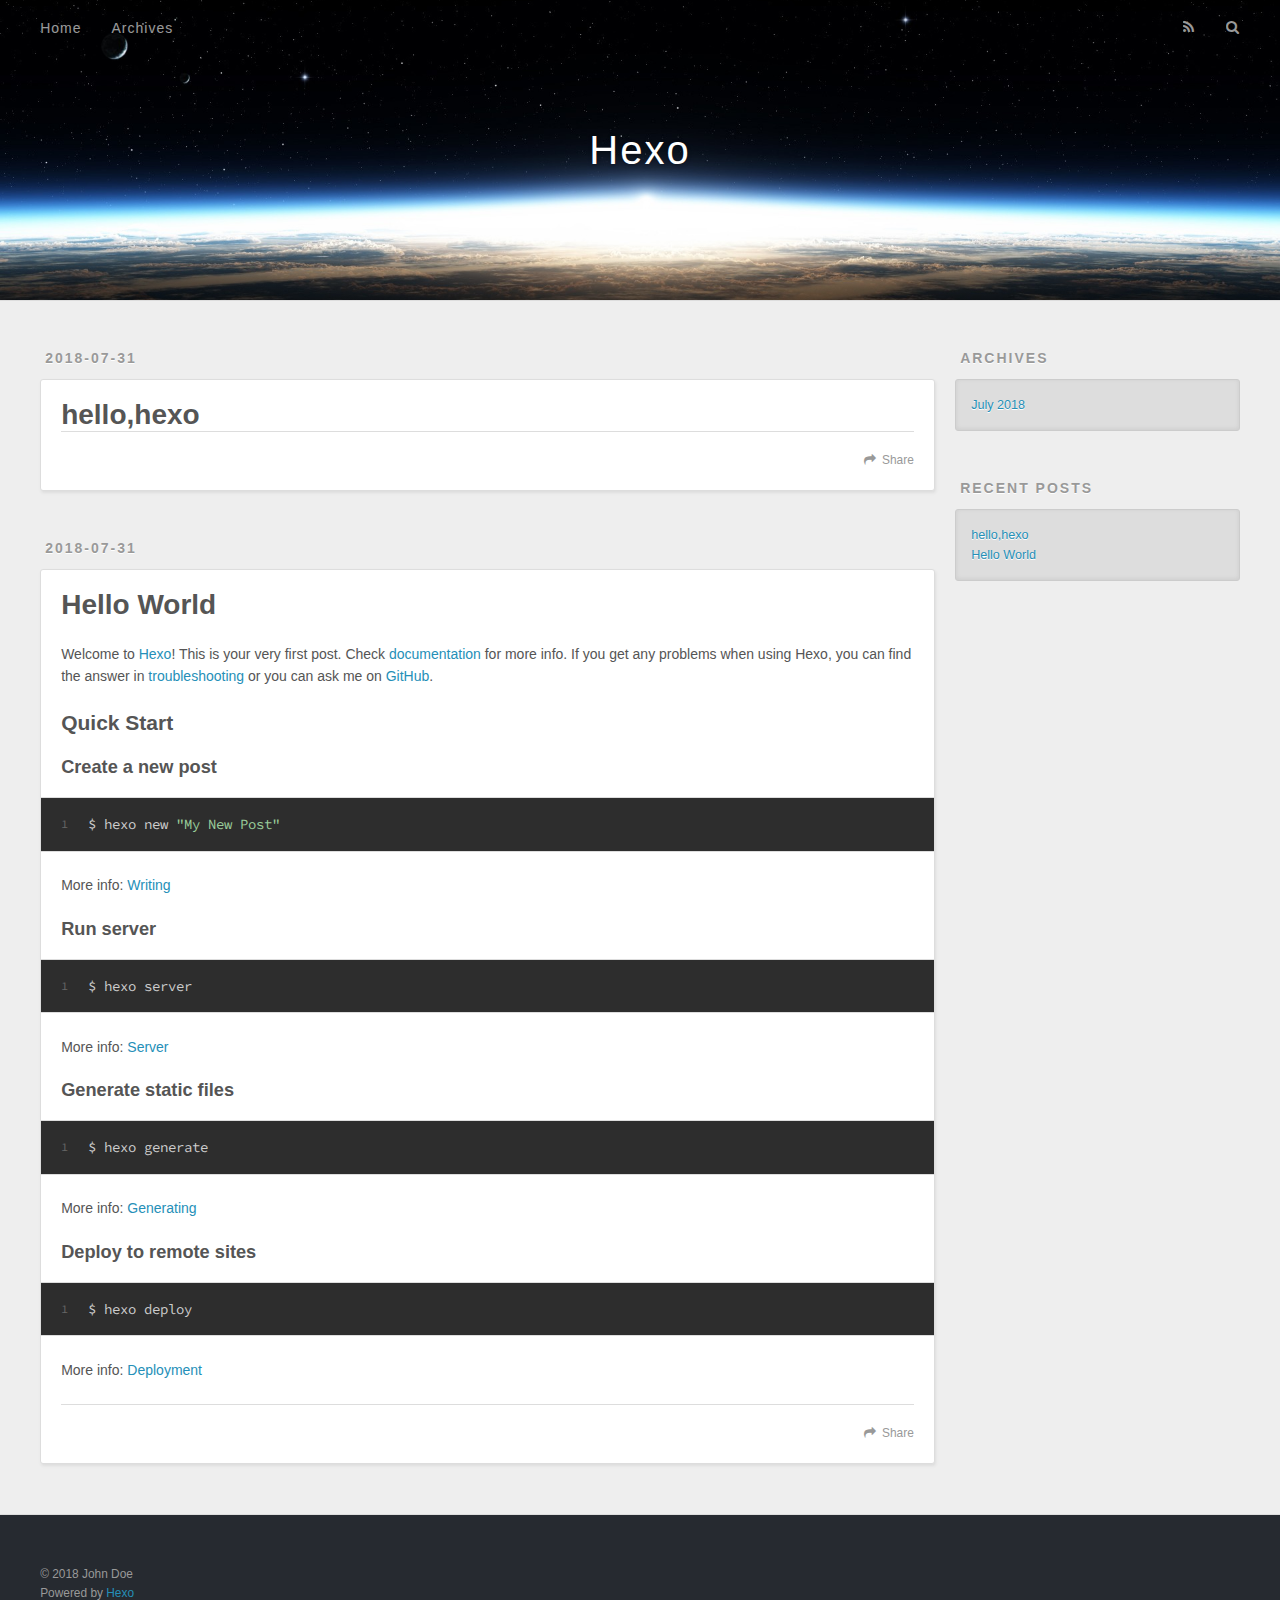
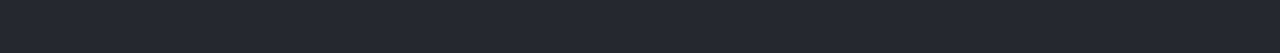
==== index.html @ ba30c7fb "Site updated: 2018-07-31 15:11:13" ====
<!DOCTYPE html>
<html>
<head>
  <meta charset="utf-8">
  
  <title>Hexo</title>
  <meta name="viewport" content="width=device-width, initial-scale=1, maximum-scale=1">
  <meta property="og:type" content="website">
<meta property="og:title" content="Hexo">
<meta property="og:url" content="http://yoursite.com/index.html">
<meta property="og:site_name" content="Hexo">
<meta property="og:locale" content="default">
<meta name="twitter:card" content="summary">
<meta name="twitter:title" content="Hexo">
  
    <link rel="alternate" href="/atom.xml" title="Hexo" type="application/atom+xml">
  
  
    <link rel="icon" href="/favicon.png">
  
  
    <link href="//fonts.googleapis.com/css?family=Source+Code+Pro" rel="stylesheet" type="text/css">
  
  <link rel="stylesheet" href="/css/style.css">
  

</head>

<body>
  <div id="container">
    <div id="wrap">
      <header id="header">
  <div id="banner"></div>
  <div id="header-outer" class="outer">
    <div id="header-title" class="inner">
      <h1 id="logo-wrap">
        <a href="/" id="logo">Hexo</a>
      </h1>
      
    </div>
    <div id="header-inner" class="inner">
      <nav id="main-nav">
        <a id="main-nav-toggle" class="nav-icon"></a>
        
          <a class="main-nav-link" href="/">Home</a>
        
          <a class="main-nav-link" href="/archives">Archives</a>
        
      </nav>
      <nav id="sub-nav">
        
          <a id="nav-rss-link" class="nav-icon" href="/atom.xml" title="RSS Feed"></a>
        
        <a id="nav-search-btn" class="nav-icon" title="Search"></a>
      </nav>
      <div id="search-form-wrap">
        <form action="//google.com/search" method="get" accept-charset="UTF-8" class="search-form"><input type="search" name="q" class="search-form-input" placeholder="Search"><button type="submit" class="search-form-submit">&#xF002;</button><input type="hidden" name="sitesearch" value="http://yoursite.com"></form>
      </div>
    </div>
  </div>
</header>
      <div class="outer">
        <section id="main">
  
    <article id="post-hello-hexo" class="article article-type-post" itemscope itemprop="blogPost">
  <div class="article-meta">
    <a href="/2018/07/31/hello-hexo/" class="article-date">
  <time datetime="2018-07-31T07:08:30.000Z" itemprop="datePublished">2018-07-31</time>
</a>
    
  </div>
  <div class="article-inner">
    
    
      <header class="article-header">
        
  
    <h1 itemprop="name">
      <a class="article-title" href="/2018/07/31/hello-hexo/">hello,hexo</a>
    </h1>
  

      </header>
    
    <div class="article-entry" itemprop="articleBody">
      
        
      
    </div>
    <footer class="article-footer">
      <a data-url="http://yoursite.com/2018/07/31/hello-hexo/" data-id="cjk9d5yd70000n0kou1cvlht1" class="article-share-link">Share</a>
      
      
    </footer>
  </div>
  
</article>


  
    <article id="post-hello-world" class="article article-type-post" itemscope itemprop="blogPost">
  <div class="article-meta">
    <a href="/2018/07/31/hello-world/" class="article-date">
  <time datetime="2018-07-31T06:19:11.172Z" itemprop="datePublished">2018-07-31</time>
</a>
    
  </div>
  <div class="article-inner">
    
    
      <header class="article-header">
        
  
    <h1 itemprop="name">
      <a class="article-title" href="/2018/07/31/hello-world/">Hello World</a>
    </h1>
  

      </header>
    
    <div class="article-entry" itemprop="articleBody">
      
        <p>Welcome to <a href="https://hexo.io/" target="_blank" rel="noopener">Hexo</a>! This is your very first post. Check <a href="https://hexo.io/docs/" target="_blank" rel="noopener">documentation</a> for more info. If you get any problems when using Hexo, you can find the answer in <a href="https://hexo.io/docs/troubleshooting.html" target="_blank" rel="noopener">troubleshooting</a> or you can ask me on <a href="https://github.com/hexojs/hexo/issues" target="_blank" rel="noopener">GitHub</a>.</p>
<h2 id="Quick-Start"><a href="#Quick-Start" class="headerlink" title="Quick Start"></a>Quick Start</h2><h3 id="Create-a-new-post"><a href="#Create-a-new-post" class="headerlink" title="Create a new post"></a>Create a new post</h3><figure class="highlight bash"><table><tr><td class="gutter"><pre><span class="line">1</span><br></pre></td><td class="code"><pre><span class="line">$ hexo new <span class="string">"My New Post"</span></span><br></pre></td></tr></table></figure>
<p>More info: <a href="https://hexo.io/docs/writing.html" target="_blank" rel="noopener">Writing</a></p>
<h3 id="Run-server"><a href="#Run-server" class="headerlink" title="Run server"></a>Run server</h3><figure class="highlight bash"><table><tr><td class="gutter"><pre><span class="line">1</span><br></pre></td><td class="code"><pre><span class="line">$ hexo server</span><br></pre></td></tr></table></figure>
<p>More info: <a href="https://hexo.io/docs/server.html" target="_blank" rel="noopener">Server</a></p>
<h3 id="Generate-static-files"><a href="#Generate-static-files" class="headerlink" title="Generate static files"></a>Generate static files</h3><figure class="highlight bash"><table><tr><td class="gutter"><pre><span class="line">1</span><br></pre></td><td class="code"><pre><span class="line">$ hexo generate</span><br></pre></td></tr></table></figure>
<p>More info: <a href="https://hexo.io/docs/generating.html" target="_blank" rel="noopener">Generating</a></p>
<h3 id="Deploy-to-remote-sites"><a href="#Deploy-to-remote-sites" class="headerlink" title="Deploy to remote sites"></a>Deploy to remote sites</h3><figure class="highlight bash"><table><tr><td class="gutter"><pre><span class="line">1</span><br></pre></td><td class="code"><pre><span class="line">$ hexo deploy</span><br></pre></td></tr></table></figure>
<p>More info: <a href="https://hexo.io/docs/deployment.html" target="_blank" rel="noopener">Deployment</a></p>

      
    </div>
    <footer class="article-footer">
      <a data-url="http://yoursite.com/2018/07/31/hello-world/" data-id="cjk9d5ydd0001n0koakoj5565" class="article-share-link">Share</a>
      
      
    </footer>
  </div>
  
</article>


  

</section>
        
          <aside id="sidebar">
  
    

  
    

  
    
  
    
  <div class="widget-wrap">
    <h3 class="widget-title">Archives</h3>
    <div class="widget">
      <ul class="archive-list"><li class="archive-list-item"><a class="archive-list-link" href="/archives/2018/07/">July 2018</a></li></ul>
    </div>
  </div>


  
    
  <div class="widget-wrap">
    <h3 class="widget-title">Recent Posts</h3>
    <div class="widget">
      <ul>
        
          <li>
            <a href="/2018/07/31/hello-hexo/">hello,hexo</a>
          </li>
        
          <li>
            <a href="/2018/07/31/hello-world/">Hello World</a>
          </li>
        
      </ul>
    </div>
  </div>

  
</aside>
        
      </div>
      <footer id="footer">
  
  <div class="outer">
    <div id="footer-info" class="inner">
      &copy; 2018 John Doe<br>
      Powered by <a href="http://hexo.io/" target="_blank">Hexo</a>
    </div>
  </div>
</footer>
    </div>
    <nav id="mobile-nav">
  
    <a href="/" class="mobile-nav-link">Home</a>
  
    <a href="/archives" class="mobile-nav-link">Archives</a>
  
</nav>
    

<script src="//ajax.googleapis.com/ajax/libs/jquery/2.0.3/jquery.min.js"></script>


  <link rel="stylesheet" href="/fancybox/jquery.fancybox.css">
  <script src="/fancybox/jquery.fancybox.pack.js"></script>


<script src="/js/script.js"></script>

  </div>
</body>
</html>
---- css/style.css ----
body {
  width: 100%;
}
body:before,
body:after {
  content: "";
  display: table;
}
body:after {
  clear: both;
}
html,
body,
div,
span,
applet,
object,
iframe,
h1,
h2,
h3,
h4,
h5,
h6,
p,
blockquote,
pre,
a,
abbr,
acronym,
address,
big,
cite,
code,
del,
dfn,
em,
img,
ins,
kbd,
q,
s,
samp,
small,
strike,
strong,
sub,
sup,
tt,
var,
dl,
dt,
dd,
ol,
ul,
li,
fieldset,
form,
label,
legend,
table,
caption,
tbody,
tfoot,
thead,
tr,
th,
td {
  margin: 0;
  padding: 0;
  border: 0;
  outline: 0;
  font-weight: inherit;
  font-style: inherit;
  font-family: inherit;
  font-size: 100%;
  vertical-align: baseline;
}
body {
  line-height: 1;
  color: #000;
  background: #fff;
}
ol,
ul {
  list-style: none;
}
table {
  border-collapse: separate;
  border-spacing: 0;
  vertical-align: middle;
}
caption,
th,
td {
  text-align: left;
  font-weight: normal;
  vertical-align: middle;
}
a img {
  border: none;
}
input,
button {
  margin: 0;
  padding: 0;
}
input::-moz-focus-inner,
button::-moz-focus-inner {
  border: 0;
  padding: 0;
}
@font-face {
  font-family: FontAwesome;
  font-style: normal;
  font-weight: normal;
  src: url("fonts/fontawesome-webfont.eot?v=#4.0.3");
  src: url("fonts/fontawesome-webfont.eot?#iefix&v=#4.0.3") format("embedded-opentype"), url("fonts/fontawesome-webfont.woff?v=#4.0.3") format("woff"), url("fonts/fontawesome-webfont.ttf?v=#4.0.3") format("truetype"), url("fonts/fontawesome-webfont.svg#fontawesomeregular?v=#4.0.3") format("svg");
}
html,
body,
#container {
  height: 100%;
}
body {
  background: #eee;
  font: 14px "Helvetica Neue", Helvetica, Arial, sans-serif;
  -webkit-text-size-adjust: 100%;
}
.outer {
  max-width: 1220px;
  margin: 0 auto;
  padding: 0 20px;
}
.outer:before,
.outer:after {
  content: "";
  display: table;
}
.outer:after {
  clear: both;
}
.inner {
  display: inline;
  float: left;
  width: 98.33333333333333%;
  margin: 0 0.833333333333333%;
}
.left,
.alignleft {
  float: left;
}
.right,
.alignright {
  float: right;
}
.clear {
  clear: both;
}
#container {
  position: relative;
}
.mobile-nav-on {
  overflow: hidden;
}
#wrap {
  height: 100%;
  width: 100%;
  position: absolute;
  top: 0;
  left: 0;
  -webkit-transition: 0.2s ease-out;
  -moz-transition: 0.2s ease-out;
  -ms-transition: 0.2s ease-out;
  transition: 0.2s ease-out;
  z-index: 1;
  background: #eee;
}
.mobile-nav-on #wrap {
  left: 280px;
}
@media screen and (min-width: 768px) {
  #main {
    display: inline;
    float: left;
    width: 73.33333333333333%;
    margin: 0 0.833333333333333%;
  }
}
.article-date,
.article-category-link,
.archive-year,
.widget-title {
  text-decoration: none;
  text-transform: uppercase;
  letter-spacing: 2px;
  color: #999;
  margin-bottom: 1em;
  margin-left: 5px;
  line-height: 1em;
  text-shadow: 0 1px #fff;
  font-weight: bold;
}
.article-inner,
.archive-article-inner {
  background: #fff;
  -webkit-box-shadow: 1px 2px 3px #ddd;
  box-shadow: 1px 2px 3px #ddd;
  border: 1px solid #ddd;
  border-radius: 3px;
}
.article-entry h1,
.widget h1 {
  font-size: 2em;
}
.article-entry h2,
.widget h2 {
  font-size: 1.5em;
}
.article-entry h3,
.widget h3 {
  font-size: 1.3em;
}
.article-entry h4,
.widget h4 {
  font-size: 1.2em;
}
.article-entry h5,
.widget h5 {
  font-size: 1em;
}
.article-entry h6,
.widget h6 {
  font-size: 1em;
  color: #999;
}
.article-entry hr,
.widget hr {
  border: 1px dashed #ddd;
}
.article-entry strong,
.widget strong {
  font-weight: bold;
}
.article-entry em,
.widget em,
.article-entry cite,
.widget cite {
  font-style: italic;
}
.article-entry sup,
.widget sup,
.article-entry sub,
.widget sub {
  font-size: 0.75em;
  line-height: 0;
  position: relative;
  vertical-align: baseline;
}
.article-entry sup,
.widget sup {
  top: -0.5em;
}
.article-entry sub,
.widget sub {
  bottom: -0.2em;
}
.article-entry small,
.widget small {
  font-size: 0.85em;
}
.article-entry acronym,
.widget acronym,
.article-entry abbr,
.widget abbr {
  border-bottom: 1px dotted;
}
.article-entry ul,
.widget ul,
.article-entry ol,
.widget ol,
.article-entry dl,
.widget dl {
  margin: 0 20px;
  line-height: 1.6em;
}
.article-entry ul ul,
.widget ul ul,
.article-entry ol ul,
.widget ol ul,
.article-entry ul ol,
.widget ul ol,
.article-entry ol ol,
.widget ol ol {
  margin-top: 0;
  margin-bottom: 0;
}
.article-entry ul,
.widget ul {
  list-style: disc;
}
.article-entry ol,
.widget ol {
  list-style: decimal;
}
.article-entry dt,
.widget dt {
  font-weight: bold;
}
#header {
  height: 300px;
  position: relative;
  border-bottom: 1px solid #ddd;
}
#header:before,
#header:after {
  content: "";
  position: absolute;
  left: 0;
  right: 0;
  height: 40px;
}
#header:before {
  top: 0;
  background: -webkit-linear-gradient(rgba(0,0,0,0.2), transparent);
  background: -moz-linear-gradient(rgba(0,0,0,0.2), transparent);
  background: -ms-linear-gradient(rgba(0,0,0,0.2), transparent);
  background: linear-gradient(rgba(0,0,0,0.2), transparent);
}
#header:after {
  bottom: 0;
  background: -webkit-linear-gradient(transparent, rgba(0,0,0,0.2));
  background: -moz-linear-gradient(transparent, rgba(0,0,0,0.2));
  background: -ms-linear-gradient(transparent, rgba(0,0,0,0.2));
  background: linear-gradient(transparent, rgba(0,0,0,0.2));
}
#header-outer {
  height: 100%;
  position: relative;
}
#header-inner {
  position: relative;
  overflow: hidden;
}
#banner {
  position: absolute;
  top: 0;
  left: 0;
  width: 100%;
  height: 100%;
  background: url("images/banner.jpg") center #000;
  -webkit-background-size: cover;
  -moz-background-size: cover;
  background-size: cover;
  z-index: -1;
}
#header-title {
  text-align: center;
  height: 40px;
  position: absolute;
  top: 50%;
  left: 0;
  margin-top: -20px;
}
#logo,
#subtitle {
  text-decoration: none;
  color: #fff;
  font-weight: 300;
  text-shadow: 0 1px 4px rgba(0,0,0,0.3);
}
#logo {
  font-size: 40px;
  line-height: 40px;
  letter-spacing: 2px;
}
#subtitle {
  font-size: 16px;
  line-height: 16px;
  letter-spacing: 1px;
}
#subtitle-wrap {
  margin-top: 16px;
}
#main-nav {
  float: left;
  margin-left: -15px;
}
.nav-icon,
.main-nav-link {
  float: left;
  color: #fff;
  opacity: 0.6;
  text-decoration: none;
  text-shadow: 0 1px rgba(0,0,0,0.2);
  -webkit-transition: opacity 0.2s;
  -moz-transition: opacity 0.2s;
  -ms-transition: opacity 0.2s;
  transition: opacity 0.2s;
  display: block;
  padding: 20px 15px;
}
.nav-icon:hover,
.main-nav-link:hover {
  opacity: 1;
}
.nav-icon {
  font-family: FontAwesome;
  text-align: center;
  font-size: 14px;
  width: 14px;
  height: 14px;
  padding: 20px 15px;
  position: relative;
  cursor: pointer;
}
.main-nav-link {
  font-weight: 300;
  letter-spacing: 1px;
}
@media screen and (max-width: 479px) {
  .main-nav-link {
    display: none;
  }
}
#main-nav-toggle {
  display: none;
}
#main-nav-toggle:before {
  content: "\f0c9";
}
@media screen and (max-width: 479px) {
  #main-nav-toggle {
    display: block;
  }
}
#sub-nav {
  float: right;
  margin-right: -15px;
}
#nav-rss-link:before {
  content: "\f09e";
}
#nav-search-btn:before {
  content: "\f002";
}
#search-form-wrap {
  position: absolute;
  top: 15px;
  width: 150px;
  height: 30px;
  right: -150px;
  opacity: 0;
  -webkit-transition: 0.2s ease-out;
  -moz-transition: 0.2s ease-out;
  -ms-transition: 0.2s ease-out;
  transition: 0.2s ease-out;
}
#search-form-wrap.on {
  opacity: 1;
  right: 0;
}
@media screen and (max-width: 479px) {
  #search-form-wrap {
    width: 100%;
    right: -100%;
  }
}
.search-form {
  position: absolute;
  top: 0;
  left: 0;
  right: 0;
  background: #fff;
  padding: 5px 15px;
  border-radius: 15px;
  -webkit-box-shadow: 0 0 10px rgba(0,0,0,0.3);
  box-shadow: 0 0 10px rgba(0,0,0,0.3);
}
.search-form-input {
  border: none;
  background: none;
  color: #555;
  width: 100%;
  font: 13px "Helvetica Neue", Helvetica, Arial, sans-serif;
  outline: none;
}
.search-form-input::-webkit-search-results-decoration,
.search-form-input::-webkit-search-cancel-button {
  -webkit-appearance: none;
}
.search-form-submit {
  position: absolute;
  top: 50%;
  right: 10px;
  margin-top: -7px;
  font: 13px FontAwesome;
  border: none;
  background: none;
  color: #bbb;
  cursor: pointer;
}
.search-form-submit:hover,
.search-form-submit:focus {
  color: #777;
}
.article {
  margin: 50px 0;
}
.article-inner {
  overflow: hidden;
}
.article-meta:before,
.article-meta:after {
  content: "";
  display: table;
}
.article-meta:after {
  clear: both;
}
.article-date {
  float: left;
}
.article-category {
  float: left;
  line-height: 1em;
  color: #ccc;
  text-shadow: 0 1px #fff;
  margin-left: 8px;
}
.article-category:before {
  content: "\2022";
}
.article-category-link {
  margin: 0 12px 1em;
}
.article-header {
  padding: 20px 20px 0;
}
.article-title {
  text-decoration: none;
  font-size: 2em;
  font-weight: bold;
  color: #555;
  line-height: 1.1em;
  -webkit-transition: color 0.2s;
  -moz-transition: color 0.2s;
  -ms-transition: color 0.2s;
  transition: color 0.2s;
}
a.article-title:hover {
  color: #258fb8;
}
.article-entry {
  color: #555;
  padding: 0 20px;
}
.article-entry:before,
.article-entry:after {
  content: "";
  display: table;
}
.article-entry:after {
  clear: both;
}
.article-entry p,
.article-entry table {
  line-height: 1.6em;
  margin: 1.6em 0;
}
.article-entry h1,
.article-entry h2,
.article-entry h3,
.article-entry h4,
.article-entry h5,
.article-entry h6 {
  font-weight: bold;
}
.article-entry h1,
.article-entry h2,
.article-entry h3,
.article-entry h4,
.article-entry h5,
.article-entry h6 {
  line-height: 1.1em;
  margin: 1.1em 0;
}
.article-entry a {
  color: #258fb8;
  text-decoration: none;
}
.article-entry a:hover {
  text-decoration: underline;
}
.article-entry ul,
.article-entry ol,
.article-entry dl {
  margin-top: 1.6em;
  margin-bottom: 1.6em;
}
.article-entry img,
.article-entry video {
  max-width: 100%;
  height: auto;
  display: block;
  margin: auto;
}
.article-entry iframe {
  border: none;
}
.article-entry table {
  width: 100%;
  border-collapse: collapse;
  border-spacing: 0;
}
.article-entry th {
  font-weight: bold;
  border-bottom: 3px solid #ddd;
  padding-bottom: 0.5em;
}
.article-entry td {
  border-bottom: 1px solid #ddd;
  padding: 10px 0;
}
.article-entry blockquote {
  font-family: Georgia, "Times New Roman", serif;
  font-size: 1.4em;
  margin: 1.6em 20px;
  text-align: center;
}
.article-entry blockquote footer {
  font-size: 14px;
  margin: 1.6em 0;
  font-family: "Helvetica Neue", Helvetica, Arial, sans-serif;
}
.article-entry blockquote footer cite:before {
  content: "—";
  padding: 0 0.5em;
}
.article-entry .pullquote {
  text-align: left;
  width: 45%;
  margin: 0;
}
.article-entry .pullquote.left {
  margin-left: 0.5em;
  margin-right: 1em;
}
.article-entry .pullquote.right {
  margin-right: 0.5em;
  margin-left: 1em;
}
.article-entry .caption {
  color: #999;
  display: block;
  font-size: 0.9em;
  margin-top: 0.5em;
  position: relative;
  text-align: center;
}
.article-entry .video-container {
  position: relative;
  padding-top: 56.25%;
  height: 0;
  overflow: hidden;
}
.article-entry .video-container iframe,
.article-entry .video-container object,
.article-entry .video-container embed {
  position: absolute;
  top: 0;
  left: 0;
  width: 100%;
  height: 100%;
  margin-top: 0;
}
.article-more-link a {
  display: inline-block;
  line-height: 1em;
  padding: 6px 15px;
  border-radius: 15px;
  background: #eee;
  color: #999;
  text-shadow: 0 1px #fff;
  text-decoration: none;
}
.article-more-link a:hover {
  background: #258fb8;
  color: #fff;
  text-decoration: none;
  text-shadow: 0 1px #1e7293;
}
.article-footer {
  font-size: 0.85em;
  line-height: 1.6em;
  border-top: 1px solid #ddd;
  padding-top: 1.6em;
  margin: 0 20px 20px;
}
.article-footer:before,
.article-footer:after {
  content: "";
  display: table;
}
.article-footer:after {
  clear: both;
}
.article-footer a {
  color: #999;
  text-decoration: none;
}
.article-footer a:hover {
  color: #555;
}
.article-tag-list-item {
  float: left;
  margin-right: 10px;
}
.article-tag-list-link:before {
  content: "#";
}
.article-comment-link {
  float: right;
}
.article-comment-link:before {
  content: "\f075";
  font-family: FontAwesome;
  padding-right: 8px;
}
.article-share-link {
  cursor: pointer;
  float: right;
  margin-left: 20px;
}
.article-share-link:before {
  content: "\f064";
  font-family: FontAwesome;
  padding-right: 6px;
}
#article-nav {
  position: relative;
}
#article-nav:before,
#article-nav:after {
  content: "";
  display: table;
}
#article-nav:after {
  clear: both;
}
@media screen and (min-width: 768px) {
  #article-nav {
    margin: 50px 0;
  }
  #article-nav:before {
    width: 8px;
    height: 8px;
    position: absolute;
    top: 50%;
    left: 50%;
    margin-top: -4px;
    margin-left: -4px;
    content: "";
    border-radius: 50%;
    background: #ddd;
    -webkit-box-shadow: 0 1px 2px #fff;
    box-shadow: 0 1px 2px #fff;
  }
}
.article-nav-link-wrap {
  text-decoration: none;
  text-shadow: 0 1px #fff;
  color: #999;
  -webkit-box-sizing: border-box;
  -moz-box-sizing: border-box;
  box-sizing: border-box;
  margin-top: 50px;
  text-align: center;
  display: block;
}
.article-nav-link-wrap:hover {
  color: #555;
}
@media screen and (min-width: 768px) {
  .article-nav-link-wrap {
    width: 50%;
    margin-top: 0;
  }
}
@media screen and (min-width: 768px) {
  #article-nav-newer {
    float: left;
    text-align: right;
    padding-right: 20px;
  }
}
@media screen and (min-width: 768px) {
  #article-nav-older {
    float: right;
    text-align: left;
    padding-left: 20px;
  }
}
.article-nav-caption {
  text-transform: uppercase;
  letter-spacing: 2px;
  color: #ddd;
  line-height: 1em;
  font-weight: bold;
}
#article-nav-newer .article-nav-caption {
  margin-right: -2px;
}
.article-nav-title {
  font-size: 0.85em;
  line-height: 1.6em;
  margin-top: 0.5em;
}
.article-share-box {
  position: absolute;
  display: none;
  background: #fff;
  -webkit-box-shadow: 1px 2px 10px rgba(0,0,0,0.2);
  box-shadow: 1px 2px 10px rgba(0,0,0,0.2);
  border-radius: 3px;
  margin-left: -145px;
  overflow: hidden;
  z-index: 1;
}
.article-share-box.on {
  display: block;
}
.article-share-input {
  width: 100%;
  background: none;
  -webkit-box-sizing: border-box;
  -moz-box-sizing: border-box;
  box-sizing: border-box;
  font: 14px "Helvetica Neue", Helvetica, Arial, sans-serif;
  padding: 0 15px;
  color: #555;
  outline: none;
  border: 1px solid #ddd;
  border-radius: 3px 3px 0 0;
  height: 36px;
  line-height: 36px;
}
.article-share-links {
  background: #eee;
}
.article-share-links:before,
.article-share-links:after {
  content: "";
  display: table;
}
.article-share-links:after {
  clear: both;
}
.article-share-twitter,
.article-share-facebook,
.article-share-pinterest,
.article-share-google {
  width: 50px;
  height: 36px;
  display: block;
  float: left;
  position: relative;
  color: #999;
  text-shadow: 0 1px #fff;
}
.article-share-twitter:before,
.article-share-facebook:before,
.article-share-pinterest:before,
.article-share-google:before {
  font-size: 20px;
  font-family: FontAwesome;
  width: 20px;
  height: 20px;
  position: absolute;
  top: 50%;
  left: 50%;
  margin-top: -10px;
  margin-left: -10px;
  text-align: center;
}
.article-share-twitter:hover,
.article-share-facebook:hover,
.article-share-pinterest:hover,
.article-share-google:hover {
  color: #fff;
}
.article-share-twitter:before {
  content: "\f099";
}
.article-share-twitter:hover {
  background: #00aced;
  text-shadow: 0 1px #008abe;
}
.article-share-facebook:before {
  content: "\f09a";
}
.article-share-facebook:hover {
  background: #3b5998;
  text-shadow: 0 1px #2f477a;
}
.article-share-pinterest:before {
  content: "\f0d2";
}
.article-share-pinterest:hover {
  background: #cb2027;
  text-shadow: 0 1px #a21a1f;
}
.article-share-google:before {
  content: "\f0d5";
}
.article-share-google:hover {
  background: #dd4b39;
  text-shadow: 0 1px #be3221;
}
.article-gallery {
  background: #000;
  position: relative;
}
.article-gallery-photos {
  position: relative;
  overflow: hidden;
}
.article-gallery-img {
  display: none;
  max-width: 100%;
}
.article-gallery-img:first-child {
  display: block;
}
.article-gallery-img.loaded {
  position: absolute;
  display: block;
}
.article-gallery-img img {
  display: block;
  max-width: 100%;
  margin: 0 auto;
}
#comments {
  background: #fff;
  -webkit-box-shadow: 1px 2px 3px #ddd;
  box-shadow: 1px 2px 3px #ddd;
  padding: 20px;
  border: 1px solid #ddd;
  border-radius: 3px;
  margin: 50px 0;
}
#comments a {
  color: #258fb8;
}
.archives-wrap {
  margin: 50px 0;
}
.archives:before,
.archives:after {
  content: "";
  display: table;
}
.archives:after {
  clear: both;
}
.archive-year-wrap {
  margin-bottom: 1em;
}
.archives {
  -webkit-column-gap: 10px;
  -moz-column-gap: 10px;
  column-gap: 10px;
}
@media screen and (min-width: 480px) and (max-width: 767px) {
  .archives {
    -webkit-column-count: 2;
    -moz-column-count: 2;
    column-count: 2;
  }
}
@media screen and (min-width: 768px) {
  .archives {
    -webkit-column-count: 3;
    -moz-column-count: 3;
    column-count: 3;
  }
}
.archive-article {
  -webkit-column-break-inside: avoid;
  page-break-inside: avoid;
  overflow: hidden;
  break-inside: avoid-column;
}
.archive-article-inner {
  padding: 10px;
  margin-bottom: 15px;
}
.archive-article-title {
  text-decoration: none;
  font-weight: bold;
  color: #555;
  -webkit-transition: color 0.2s;
  -moz-transition: color 0.2s;
  -ms-transition: color 0.2s;
  transition: color 0.2s;
  line-height: 1.6em;
}
.archive-article-title:hover {
  color: #258fb8;
}
.archive-article-footer {
  margin-top: 1em;
}
.archive-article-date {
  color: #999;
  text-decoration: none;
  font-size: 0.85em;
  line-height: 1em;
  margin-bottom: 0.5em;
  display: block;
}
#page-nav {
  margin: 50px auto;
  background: #fff;
  -webkit-box-shadow: 1px 2px 3px #ddd;
  box-shadow: 1px 2px 3px #ddd;
  border: 1px solid #ddd;
  border-radius: 3px;
  text-align: center;
  color: #999;
  overflow: hidden;
}
#page-nav:before,
#page-nav:after {
  content: "";
  display: table;
}
#page-nav:after {
  clear: both;
}
#page-nav a,
#page-nav span {
  padding: 10px 20px;
  line-height: 1;
  height: 2ex;
}
#page-nav a {
  color: #999;
  text-decoration: none;
}
#page-nav a:hover {
  background: #999;
  color: #fff;
}
#page-nav .prev {
  float: left;
}
#page-nav .next {
  float: right;
}
#page-nav .page-number {
  display: inline-block;
}
@media screen and (max-width: 479px) {
  #page-nav .page-number {
    display: none;
  }
}
#page-nav .current {
  color: #555;
  font-weight: bold;
}
#page-nav .space {
  color: #ddd;
}
#footer {
  background: #262a30;
  padding: 50px 0;
  border-top: 1px solid #ddd;
  color: #999;
}
#footer a {
  color: #258fb8;
  text-decoration: none;
}
#footer a:hover {
  text-decoration: underline;
}
#footer-info {
  line-height: 1.6em;
  font-size: 0.85em;
}
.article-entry pre,
.article-entry .highlight {
  background: #2d2d2d;
  margin: 0 -20px;
  padding: 15px 20px;
  border-style: solid;
  border-color: #ddd;
  border-width: 1px 0;
  overflow: auto;
  color: #ccc;
  line-height: 22.400000000000002px;
}
.article-entry .highlight .gutter pre,
.article-entry .gist .gist-file .gist-data .line-numbers {
  color: #666;
  font-size: 0.85em;
}
.article-entry pre,
.article-entry code {
  font-family: "Source Code Pro", Consolas, Monaco, Menlo, Consolas, monospace;
}
.article-entry code {
  background: #eee;
  text-shadow: 0 1px #fff;
  padding: 0 0.3em;
}
.article-entry pre code {
  background: none;
  text-shadow: none;
  padding: 0;
}
.article-entry .highlight pre {
  border: none;
  margin: 0;
  padding: 0;
}
.article-entry .highlight table {
  margin: 0;
  width: auto;
}
.article-entry .highlight td {
  border: none;
  padding: 0;
}
.article-entry .highlight figcaption {
  font-size: 0.85em;
  color: #999;
  line-height: 1em;
  margin-bottom: 1em;
}
.article-entry .highlight figcaption:before,
.article-entry .highlight figcaption:after {
  content: "";
  display: table;
}
.article-entry .highlight figcaption:after {
  clear: both;
}
.article-entry .highlight figcaption a {
  float: right;
}
.article-entry .highlight .gutter pre {
  text-align: right;
  padding-right: 20px;
}
.article-entry .highlight .line {
  height: 22.400000000000002px;
}
.article-entry .highlight .line.marked {
  background: #515151;
}
.article-entry .gist {
  margin: 0 -20px;
  border-style: solid;
  border-color: #ddd;
  border-width: 1px 0;
  background: #2d2d2d;
  padding: 15px 20px 15px 0;
}
.article-entry .gist .gist-file {
  border: none;
  font-family: "Source Code Pro", Consolas, Monaco, Menlo, Consolas, monospace;
  margin: 0;
}
.article-entry .gist .gist-file .gist-data {
  background: none;
  border: none;
}
.article-entry .gist .gist-file .gist-data .line-numbers {
  background: none;
  border: none;
  padding: 0 20px 0 0;
}
.article-entry .gist .gist-file .gist-data .line-data {
  padding: 0 !important;
}
.article-entry .gist .gist-file .highlight {
  margin: 0;
  padding: 0;
  border: none;
}
.article-entry .gist .gist-file .gist-meta {
  background: #2d2d2d;
  color: #999;
  font: 0.85em "Helvetica Neue", Helvetica, Arial, sans-serif;
  text-shadow: 0 0;
  padding: 0;
  margin-top: 1em;
  margin-left: 20px;
}
.article-entry .gist .gist-file .gist-meta a {
  color: #258fb8;
  font-weight: normal;
}
.article-entry .gist .gist-file .gist-meta a:hover {
  text-decoration: underline;
}
pre .comment,
pre .title {
  color: #999;
}
pre .variable,
pre .attribute,
pre .tag,
pre .regexp,
pre .ruby .constant,
pre .xml .tag .title,
pre .xml .pi,
pre .xml .doctype,
pre .html .doctype,
pre .css .id,
pre .css .class,
pre .css .pseudo {
  color: #f2777a;
}
pre .number,
pre .preprocessor,
pre .built_in,
pre .literal,
pre .params,
pre .constant {
  color: #f99157;
}
pre .class,
pre .ruby .class .title,
pre .css .rules .attribute {
  color: #9c9;
}
pre .string,
pre .value,
pre .inheritance,
pre .header,
pre .ruby .symbol,
pre .xml .cdata {
  color: #9c9;
}
pre .css .hexcolor {
  color: #6cc;
}
pre .function,
pre .python .decorator,
pre .python .title,
pre .ruby .function .title,
pre .ruby .title .keyword,
pre .perl .sub,
pre .javascript .title,
pre .coffeescript .title {
  color: #69c;
}
pre .keyword,
pre .javascript .function {
  color: #c9c;
}
@media screen and (max-width: 479px) {
  #mobile-nav {
    position: absolute;
    top: 0;
    left: 0;
    width: 280px;
    height: 100%;
    background: #191919;
    border-right: 1px solid #fff;
  }
}
@media screen and (max-width: 479px) {
  .mobile-nav-link {
    display: block;
    color: #999;
    text-decoration: none;
    padding: 15px 20px;
    font-weight: bold;
  }
  .mobile-nav-link:hover {
    color: #fff;
  }
}
@media screen and (min-width: 768px) {
  #sidebar {
    display: inline;
    float: left;
    width: 23.333333333333332%;
    margin: 0 0.833333333333333%;
  }
}
.widget-wrap {
  margin: 50px 0;
}
.widget {
  color: #777;
  text-shadow: 0 1px #fff;
  background: #ddd;
  -webkit-box-shadow: 0 -1px 4px #ccc inset;
  box-shadow: 0 -1px 4px #ccc inset;
  border: 1px solid #ccc;
  padding: 15px;
  border-radius: 3px;
}
.widget a {
  color: #258fb8;
  text-decoration: none;
}
.widget a:hover {
  text-decoration: underline;
}
.widget ul ul,
.widget ol ul,
.widget dl ul,
.widget ul ol,
.widget ol ol,
.widget dl ol,
.widget ul dl,
.widget ol dl,
.widget dl dl {
  margin-left: 15px;
  list-style: disc;
}
.widget {
  line-height: 1.6em;
  word-wrap: break-word;
  font-size: 0.9em;
}
.widget ul,
.widget ol {
  list-style: none;
  margin: 0;
}
.widget ul ul,
.widget ol ul,
.widget ul ol,
.widget ol ol {
  margin: 0 20px;
}
.widget ul ul,
.widget ol ul {
  list-style: disc;
}
.widget ul ol,
.widget ol ol {
  list-style: decimal;
}
.category-list-count,
.tag-list-count,
.archive-list-count {
  padding-left: 5px;
  color: #999;
  font-size: 0.85em;
}
.category-list-count:before,
.tag-list-count:before,
.archive-list-count:before {
  content: "(";
}
.category-list-count:after,
.tag-list-count:after,
.archive-list-count:after {
  content: ")";
}
.tagcloud a {
  margin-right: 5px;
  display: inline-block;
}
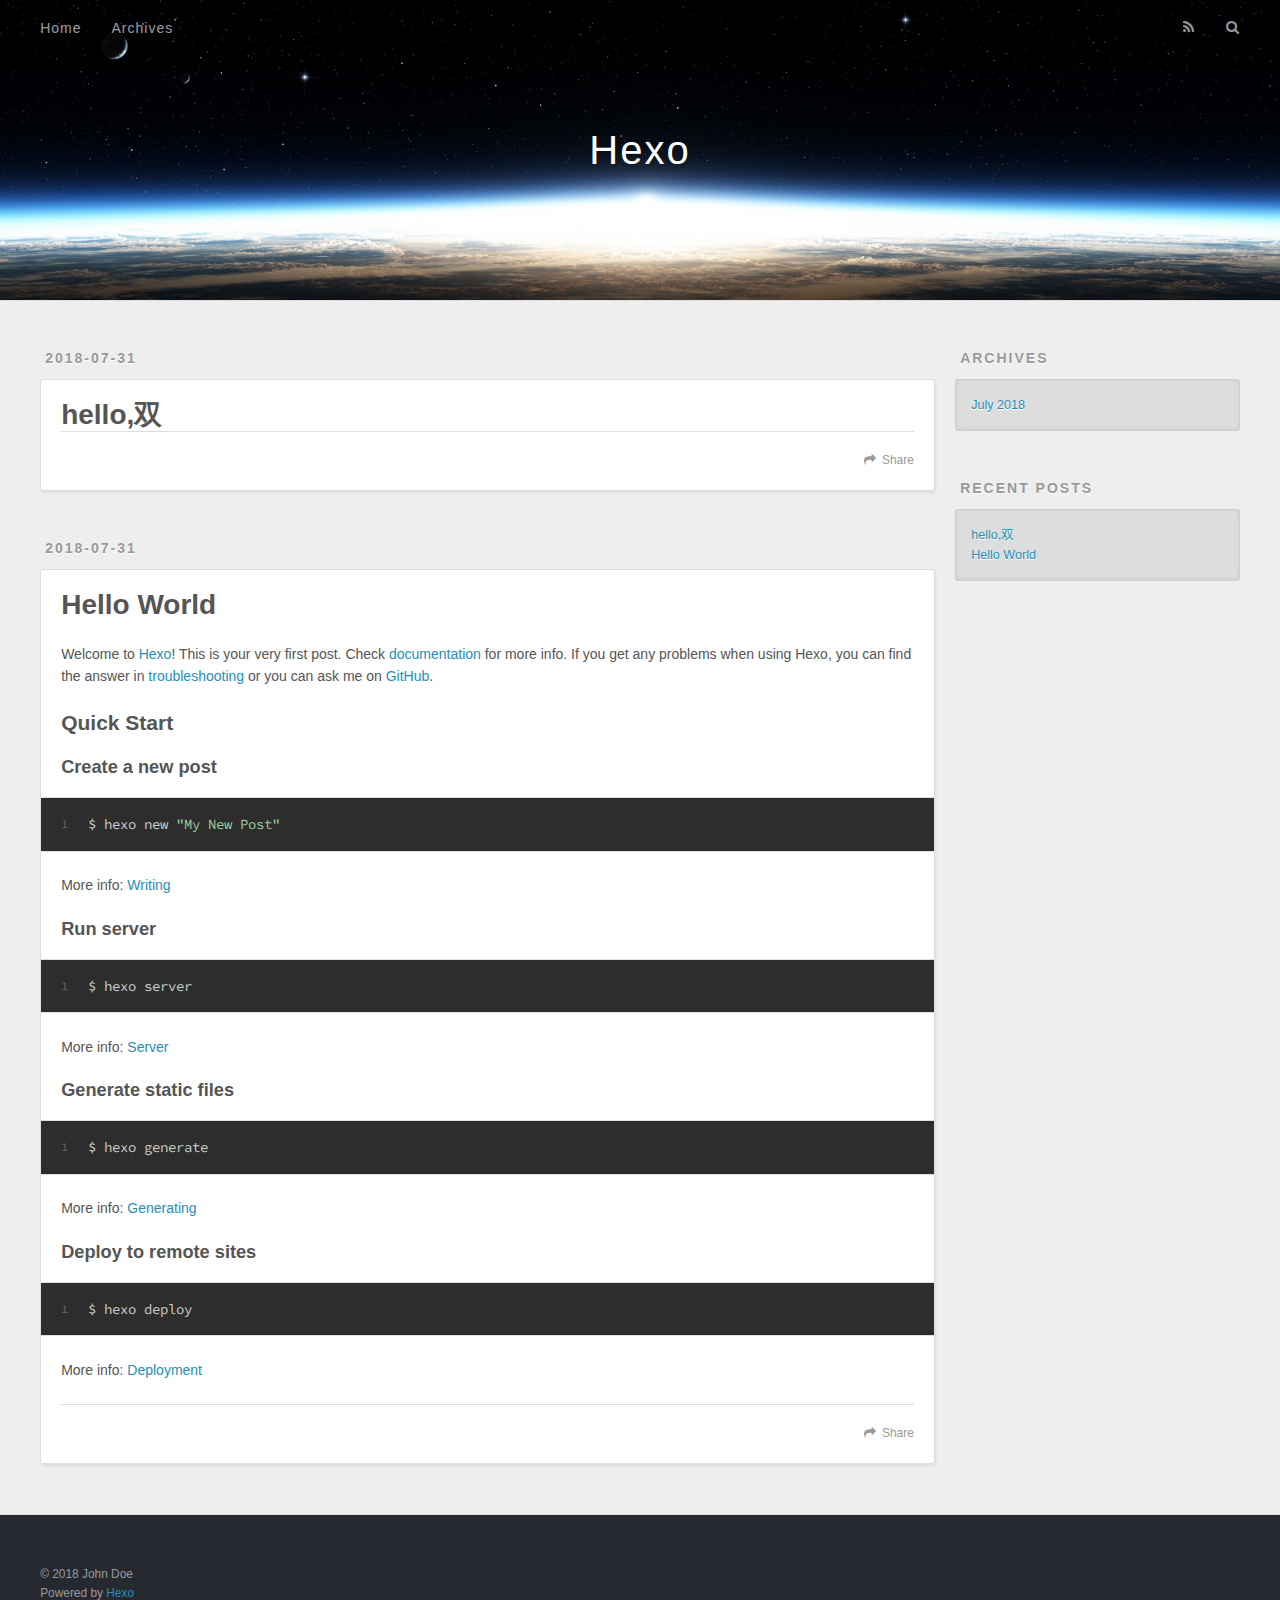
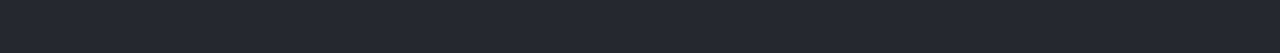
==== commit dc04c6bc: "Site updated: 2018-07-31 15:29:59" ====
--- a/index.html
+++ b/index.html
@@ -76,7 +76,7 @@
         
   
     <h1 itemprop="name">
-      <a class="article-title" href="/2018/07/31/hello-hexo/">hello,hexo</a>
+      <a class="article-title" href="/2018/07/31/hello-hexo/">hello,双</a>
     </h1>
   
 
@@ -173,7 +173,7 @@
       <ul>
         
           <li>
-            <a href="/2018/07/31/hello-hexo/">hello,hexo</a>
+            <a href="/2018/07/31/hello-hexo/">hello,双</a>
           </li>
         
           <li>
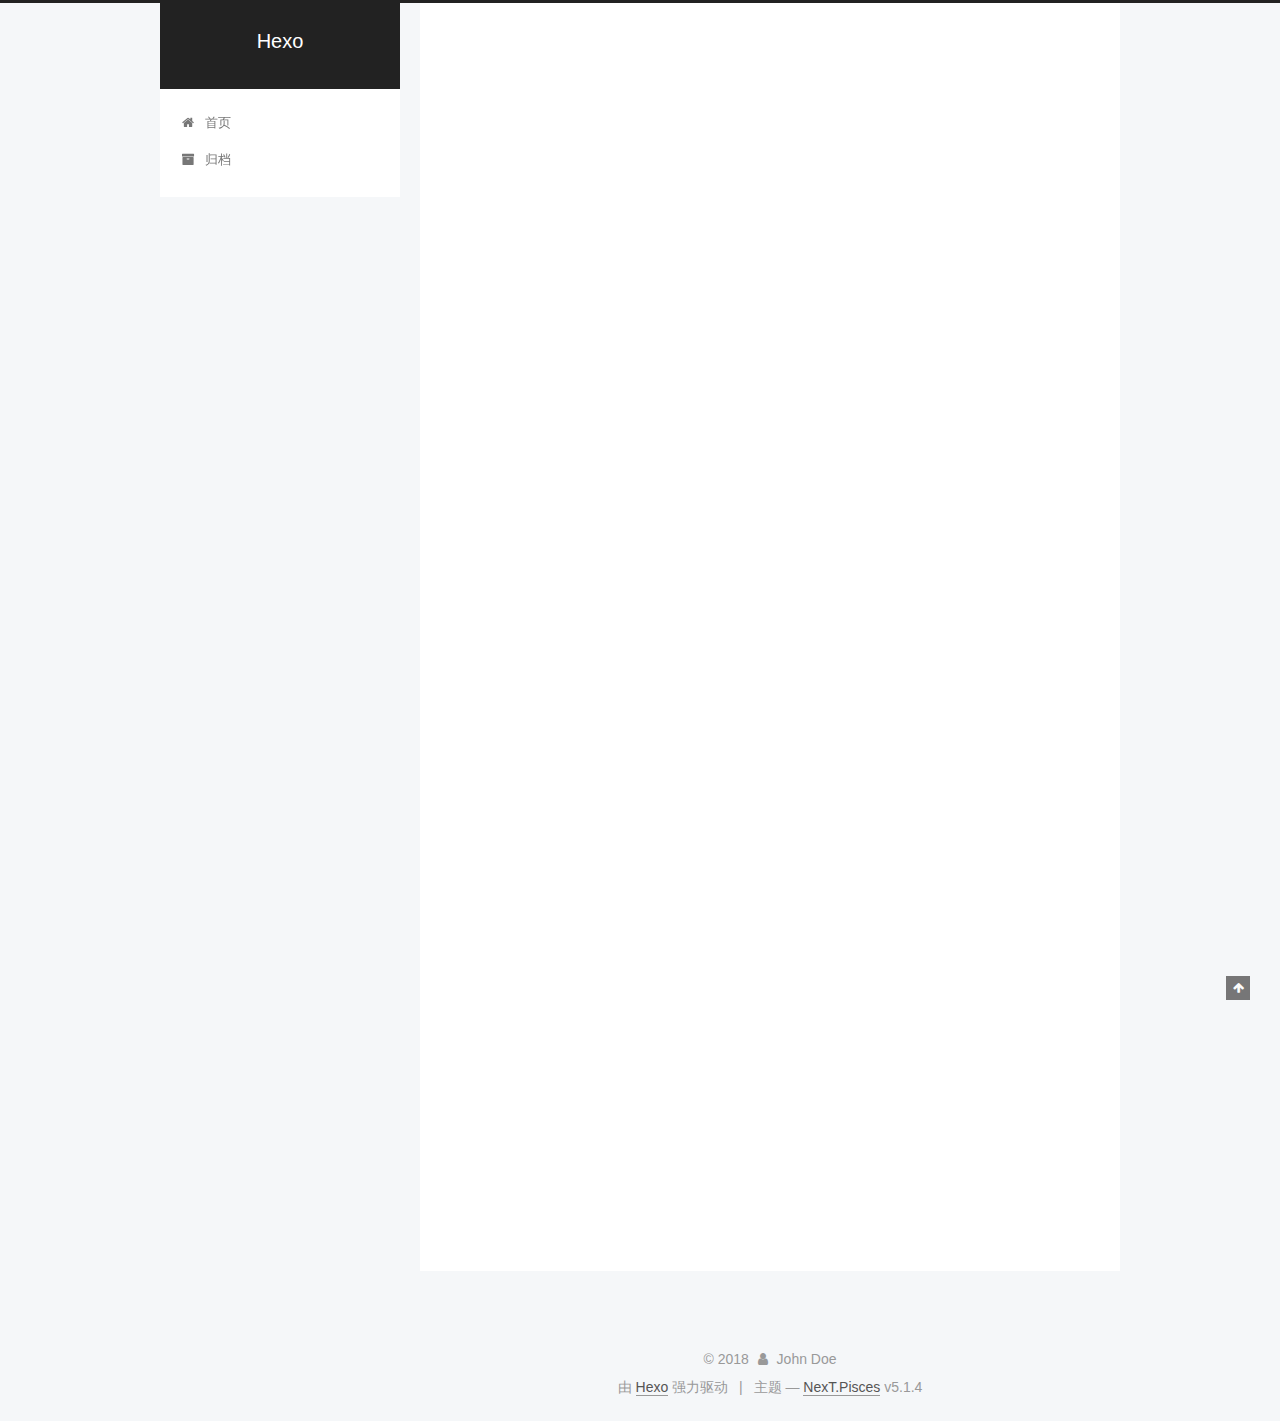
==== commit f703a832: "Site updated: 2018-07-31 20:47:22" ====
--- a/index.html
+++ b/index.html
@@ -1,126 +1,425 @@
 <!DOCTYPE html>
-<html>
+
+
+
+  
+
+
+<html class="theme-next pisces use-motion" lang="zh-Hans">
 <head>
-  <meta charset="utf-8">
-  
-  <title>Hexo</title>
-  <meta name="viewport" content="width=device-width, initial-scale=1, maximum-scale=1">
-  <meta property="og:type" content="website">
+  <meta charset="UTF-8"/>
+<meta http-equiv="X-UA-Compatible" content="IE=edge" />
+<meta name="viewport" content="width=device-width, initial-scale=1, maximum-scale=1"/>
+<meta name="theme-color" content="#222">
+
+
+
+
+
+
+
+
+
+<meta http-equiv="Cache-Control" content="no-transform" />
+<meta http-equiv="Cache-Control" content="no-siteapp" />
+
+
+
+
+
+
+
+
+
+
+
+
+
+
+
+
+  
+  
+  <link href="/lib/fancybox/source/jquery.fancybox.css?v=2.1.5" rel="stylesheet" type="text/css" />
+
+
+
+
+
+
+
+<link href="/lib/font-awesome/css/font-awesome.min.css?v=4.6.2" rel="stylesheet" type="text/css" />
+
+<link href="/css/main.css?v=5.1.4" rel="stylesheet" type="text/css" />
+
+
+  <link rel="apple-touch-icon" sizes="180x180" href="/images/apple-touch-icon-next.png?v=5.1.4">
+
+
+  <link rel="icon" type="image/png" sizes="32x32" href="/images/favicon-32x32-next.png?v=5.1.4">
+
+
+  <link rel="icon" type="image/png" sizes="16x16" href="/images/favicon-16x16-next.png?v=5.1.4">
+
+
+  <link rel="mask-icon" href="/images/logo.svg?v=5.1.4" color="#222">
+
+
+
+
+
+  <meta name="keywords" content="Hexo, NexT" />
+
+
+
+
+
+
+
+
+
+
+<meta property="og:type" content="website">
 <meta property="og:title" content="Hexo">
 <meta property="og:url" content="http://yoursite.com/index.html">
 <meta property="og:site_name" content="Hexo">
-<meta property="og:locale" content="default">
+<meta property="og:locale" content="zh-Hans">
 <meta name="twitter:card" content="summary">
 <meta name="twitter:title" content="Hexo">
-  
-    <link rel="alternate" href="/atom.xml" title="Hexo" type="application/atom+xml">
-  
-  
-    <link rel="icon" href="/favicon.png">
-  
-  
-    <link href="//fonts.googleapis.com/css?family=Source+Code+Pro" rel="stylesheet" type="text/css">
-  
-  <link rel="stylesheet" href="/css/style.css">
-  
+
+
+
+<script type="text/javascript" id="hexo.configurations">
+  var NexT = window.NexT || {};
+  var CONFIG = {
+    root: '/',
+    scheme: 'Pisces',
+    version: '5.1.4',
+    sidebar: {"position":"left","display":"post","offset":12,"b2t":false,"scrollpercent":false,"onmobile":false},
+    fancybox: true,
+    tabs: true,
+    motion: {"enable":true,"async":false,"transition":{"post_block":"fadeIn","post_header":"slideDownIn","post_body":"slideDownIn","coll_header":"slideLeftIn","sidebar":"slideUpIn"}},
+    duoshuo: {
+      userId: '0',
+      author: '博主'
+    },
+    algolia: {
+      applicationID: '',
+      apiKey: '',
+      indexName: '',
+      hits: {"per_page":10},
+      labels: {"input_placeholder":"Search for Posts","hits_empty":"We didn't find any results for the search: ${query}","hits_stats":"${hits} results found in ${time} ms"}
+    }
+  };
+</script>
+
+
+
+  <link rel="canonical" href="http://yoursite.com/"/>
+
+
+
+
+
+  <title>Hexo</title>
+  
+
+
+
+
+
+
+
 
 </head>
 
-<body>
-  <div id="container">
-    <div id="wrap">
-      <header id="header">
-  <div id="banner"></div>
-  <div id="header-outer" class="outer">
-    <div id="header-title" class="inner">
-      <h1 id="logo-wrap">
-        <a href="/" id="logo">Hexo</a>
-      </h1>
-      
+<body itemscope itemtype="http://schema.org/WebPage" lang="zh-Hans">
+
+  
+  
+    
+  
+
+  <div class="container sidebar-position-left 
+  page-home">
+    <div class="headband"></div>
+
+    <header id="header" class="header" itemscope itemtype="http://schema.org/WPHeader">
+      <div class="header-inner"><div class="site-brand-wrapper">
+  <div class="site-meta ">
+    
+
+    <div class="custom-logo-site-title">
+      <a href="/"  class="brand" rel="start">
+        <span class="logo-line-before"><i></i></span>
+        <span class="site-title">Hexo</span>
+        <span class="logo-line-after"><i></i></span>
+      </a>
     </div>
-    <div id="header-inner" class="inner">
-      <nav id="main-nav">
-        <a id="main-nav-toggle" class="nav-icon"></a>
-        
-          <a class="main-nav-link" href="/">Home</a>
-        
-          <a class="main-nav-link" href="/archives">Archives</a>
-        
-      </nav>
-      <nav id="sub-nav">
-        
-          <a id="nav-rss-link" class="nav-icon" href="/atom.xml" title="RSS Feed"></a>
-        
-        <a id="nav-search-btn" class="nav-icon" title="Search"></a>
-      </nav>
-      <div id="search-form-wrap">
-        <form action="//google.com/search" method="get" accept-charset="UTF-8" class="search-form"><input type="search" name="q" class="search-form-input" placeholder="Search"><button type="submit" class="search-form-submit">&#xF002;</button><input type="hidden" name="sitesearch" value="http://yoursite.com"></form>
-      </div>
+      
+        <p class="site-subtitle"></p>
+      
+  </div>
+
+  <div class="site-nav-toggle">
+    <button>
+      <span class="btn-bar"></span>
+      <span class="btn-bar"></span>
+      <span class="btn-bar"></span>
+    </button>
+  </div>
+</div>
+
+<nav class="site-nav">
+  
+
+  
+    <ul id="menu" class="menu">
+      
+        
+        <li class="menu-item menu-item-home">
+          <a href="/" rel="section">
+            
+              <i class="menu-item-icon fa fa-fw fa-home"></i> <br />
+            
+            首页
+          </a>
+        </li>
+      
+        
+        <li class="menu-item menu-item-archives">
+          <a href="/archives/" rel="section">
+            
+              <i class="menu-item-icon fa fa-fw fa-archive"></i> <br />
+            
+            归档
+          </a>
+        </li>
+      
+
+      
+    </ul>
+  
+
+  
+</nav>
+
+
+
+ </div>
+    </header>
+
+    <main id="main" class="main">
+      <div class="main-inner">
+        <div class="content-wrap">
+          <div id="content" class="content">
+            
+  <section id="posts" class="posts-expand">
+    
+      
+
+  
+
+  
+  
+  
+
+  <article class="post post-type-normal" itemscope itemtype="http://schema.org/Article">
+  
+  
+  
+  <div class="post-block">
+    <link itemprop="mainEntityOfPage" href="http://yoursite.com/2018/07/31/hello-hexo/">
+
+    <span hidden itemprop="author" itemscope itemtype="http://schema.org/Person">
+      <meta itemprop="name" content="John Doe">
+      <meta itemprop="description" content="">
+      <meta itemprop="image" content="/images/avatar.gif">
+    </span>
+
+    <span hidden itemprop="publisher" itemscope itemtype="http://schema.org/Organization">
+      <meta itemprop="name" content="Hexo">
+    </span>
+
+    
+      <header class="post-header">
+
+        
+        
+          <h1 class="post-title" itemprop="name headline">
+                
+                <a class="post-title-link" href="/2018/07/31/hello-hexo/" itemprop="url">hello,双</a></h1>
+        
+
+        <div class="post-meta">
+          <span class="post-time">
+            
+              <span class="post-meta-item-icon">
+                <i class="fa fa-calendar-o"></i>
+              </span>
+              
+                <span class="post-meta-item-text">发表于</span>
+              
+              <time title="创建于" itemprop="dateCreated datePublished" datetime="2018-07-31T15:08:30+08:00">
+                2018-07-31
+              </time>
+            
+
+            
+
+            
+          </span>
+
+          
+
+          
+            
+          
+
+          
+          
+
+          
+
+          
+
+          
+
+        </div>
+      </header>
+    
+
+    
+    
+    
+    <div class="post-body" itemprop="articleBody">
+
+      
+      
+
+      
+        
+          
+            
+          
+        
+      
     </div>
-  </div>
-</header>
-      <div class="outer">
-        <section id="main">
-  
-    <article id="post-hello-hexo" class="article article-type-post" itemscope itemprop="blogPost">
-  <div class="article-meta">
-    <a href="/2018/07/31/hello-hexo/" class="article-date">
-  <time datetime="2018-07-31T07:08:30.000Z" itemprop="datePublished">2018-07-31</time>
-</a>
-    
-  </div>
-  <div class="article-inner">
-    
-    
-      <header class="article-header">
-        
-  
-    <h1 itemprop="name">
-      <a class="article-title" href="/2018/07/31/hello-hexo/">hello,双</a>
-    </h1>
-  
-
-      </header>
-    
-    <div class="article-entry" itemprop="articleBody">
-      
-        
-      
-    </div>
-    <footer class="article-footer">
-      <a data-url="http://yoursite.com/2018/07/31/hello-hexo/" data-id="cjk9d5yd70000n0kou1cvlht1" class="article-share-link">Share</a>
-      
+    
+    
+    
+
+    
+
+    
+
+    
+
+    <footer class="post-footer">
+      
+
+      
+
+      
+
+      
+      
+        <div class="post-eof"></div>
       
     </footer>
   </div>
   
-</article>
-
-
-  
-    <article id="post-hello-world" class="article article-type-post" itemscope itemprop="blogPost">
-  <div class="article-meta">
-    <a href="/2018/07/31/hello-world/" class="article-date">
-  <time datetime="2018-07-31T06:19:11.172Z" itemprop="datePublished">2018-07-31</time>
-</a>
-    
-  </div>
-  <div class="article-inner">
-    
-    
-      <header class="article-header">
-        
-  
-    <h1 itemprop="name">
-      <a class="article-title" href="/2018/07/31/hello-world/">Hello World</a>
-    </h1>
-  
-
+  
+  
+  </article>
+
+
+    
+      
+
+  
+
+  
+  
+  
+
+  <article class="post post-type-normal" itemscope itemtype="http://schema.org/Article">
+  
+  
+  
+  <div class="post-block">
+    <link itemprop="mainEntityOfPage" href="http://yoursite.com/2018/07/31/hello-world/">
+
+    <span hidden itemprop="author" itemscope itemtype="http://schema.org/Person">
+      <meta itemprop="name" content="John Doe">
+      <meta itemprop="description" content="">
+      <meta itemprop="image" content="/images/avatar.gif">
+    </span>
+
+    <span hidden itemprop="publisher" itemscope itemtype="http://schema.org/Organization">
+      <meta itemprop="name" content="Hexo">
+    </span>
+
+    
+      <header class="post-header">
+
+        
+        
+          <h1 class="post-title" itemprop="name headline">
+                
+                <a class="post-title-link" href="/2018/07/31/hello-world/" itemprop="url">Hello World</a></h1>
+        
+
+        <div class="post-meta">
+          <span class="post-time">
+            
+              <span class="post-meta-item-icon">
+                <i class="fa fa-calendar-o"></i>
+              </span>
+              
+                <span class="post-meta-item-text">发表于</span>
+              
+              <time title="创建于" itemprop="dateCreated datePublished" datetime="2018-07-31T14:19:11+08:00">
+                2018-07-31
+              </time>
+            
+
+            
+
+            
+          </span>
+
+          
+
+          
+            
+          
+
+          
+          
+
+          
+
+          
+
+          
+
+        </div>
       </header>
     
-    <div class="article-entry" itemprop="articleBody">
-      
-        <p>Welcome to <a href="https://hexo.io/" target="_blank" rel="noopener">Hexo</a>! This is your very first post. Check <a href="https://hexo.io/docs/" target="_blank" rel="noopener">documentation</a> for more info. If you get any problems when using Hexo, you can find the answer in <a href="https://hexo.io/docs/troubleshooting.html" target="_blank" rel="noopener">troubleshooting</a> or you can ask me on <a href="https://github.com/hexojs/hexo/issues" target="_blank" rel="noopener">GitHub</a>.</p>
+
+    
+    
+    
+    <div class="post-body" itemprop="articleBody">
+
+      
+      
+
+      
+        
+          
+            <p>Welcome to <a href="https://hexo.io/" target="_blank" rel="noopener">Hexo</a>! This is your very first post. Check <a href="https://hexo.io/docs/" target="_blank" rel="noopener">documentation</a> for more info. If you get any problems when using Hexo, you can find the answer in <a href="https://hexo.io/docs/troubleshooting.html" target="_blank" rel="noopener">troubleshooting</a> or you can ask me on <a href="https://github.com/hexojs/hexo/issues" target="_blank" rel="noopener">GitHub</a>.</p>
 <h2 id="Quick-Start"><a href="#Quick-Start" class="headerlink" title="Quick Start"></a>Quick Start</h2><h3 id="Create-a-new-post"><a href="#Create-a-new-post" class="headerlink" title="Create a new post"></a>Create a new post</h3><figure class="highlight bash"><table><tr><td class="gutter"><pre><span class="line">1</span><br></pre></td><td class="code"><pre><span class="line">$ hexo new <span class="string">"My New Post"</span></span><br></pre></td></tr></table></figure>
 <p>More info: <a href="https://hexo.io/docs/writing.html" target="_blank" rel="noopener">Writing</a></p>
 <h3 id="Run-server"><a href="#Run-server" class="headerlink" title="Run server"></a>Run server</h3><figure class="highlight bash"><table><tr><td class="gutter"><pre><span class="line">1</span><br></pre></td><td class="code"><pre><span class="line">$ hexo server</span><br></pre></td></tr></table></figure>
@@ -130,92 +429,314 @@
 <h3 id="Deploy-to-remote-sites"><a href="#Deploy-to-remote-sites" class="headerlink" title="Deploy to remote sites"></a>Deploy to remote sites</h3><figure class="highlight bash"><table><tr><td class="gutter"><pre><span class="line">1</span><br></pre></td><td class="code"><pre><span class="line">$ hexo deploy</span><br></pre></td></tr></table></figure>
 <p>More info: <a href="https://hexo.io/docs/deployment.html" target="_blank" rel="noopener">Deployment</a></p>
 
+          
+        
       
     </div>
-    <footer class="article-footer">
-      <a data-url="http://yoursite.com/2018/07/31/hello-world/" data-id="cjk9d5ydd0001n0koakoj5565" class="article-share-link">Share</a>
-      
+    
+    
+    
+
+    
+
+    
+
+    
+
+    <footer class="post-footer">
+      
+
+      
+
+      
+
+      
+      
+        <div class="post-eof"></div>
       
     </footer>
   </div>
   
-</article>
-
-
-  
-
-</section>
-        
-          <aside id="sidebar">
-  
-    
-
-  
-    
-
-  
-    
-  
-    
-  <div class="widget-wrap">
-    <h3 class="widget-title">Archives</h3>
-    <div class="widget">
-      <ul class="archive-list"><li class="archive-list-item"><a class="archive-list-link" href="/archives/2018/07/">July 2018</a></li></ul>
+  
+  
+  </article>
+
+
+    
+  </section>
+
+  
+
+
+          </div>
+          
+
+
+          
+
+        </div>
+        
+          
+  
+  <div class="sidebar-toggle">
+    <div class="sidebar-toggle-line-wrap">
+      <span class="sidebar-toggle-line sidebar-toggle-line-first"></span>
+      <span class="sidebar-toggle-line sidebar-toggle-line-middle"></span>
+      <span class="sidebar-toggle-line sidebar-toggle-line-last"></span>
     </div>
   </div>
 
-
-  
-    
-  <div class="widget-wrap">
-    <h3 class="widget-title">Recent Posts</h3>
-    <div class="widget">
-      <ul>
-        
-          <li>
-            <a href="/2018/07/31/hello-hexo/">hello,双</a>
-          </li>
-        
-          <li>
-            <a href="/2018/07/31/hello-world/">Hello World</a>
-          </li>
-        
-      </ul>
+  <aside id="sidebar" class="sidebar">
+    
+    <div class="sidebar-inner">
+
+      
+
+      
+
+      <section class="site-overview-wrap sidebar-panel sidebar-panel-active">
+        <div class="site-overview">
+          <div class="site-author motion-element" itemprop="author" itemscope itemtype="http://schema.org/Person">
+            
+              <p class="site-author-name" itemprop="name">John Doe</p>
+              <p class="site-description motion-element" itemprop="description"></p>
+          </div>
+
+          <nav class="site-state motion-element">
+
+            
+              <div class="site-state-item site-state-posts">
+              
+                <a href="/archives/">
+              
+                  <span class="site-state-item-count">2</span>
+                  <span class="site-state-item-name">日志</span>
+                </a>
+              </div>
+            
+
+            
+
+            
+
+          </nav>
+
+          
+
+          
+
+          
+          
+
+          
+          
+
+          
+
+        </div>
+      </section>
+
+      
+
+      
+
     </div>
+  </aside>
+
+
+        
+      </div>
+    </main>
+
+    <footer id="footer" class="footer">
+      <div class="footer-inner">
+        <div class="copyright">&copy; <span itemprop="copyrightYear">2018</span>
+  <span class="with-love">
+    <i class="fa fa-user"></i>
+  </span>
+  <span class="author" itemprop="copyrightHolder">John Doe</span>
+
+  
+</div>
+
+
+  <div class="powered-by">由 <a class="theme-link" target="_blank" href="https://hexo.io">Hexo</a> 强力驱动</div>
+
+
+
+  <span class="post-meta-divider">|</span>
+
+
+
+  <div class="theme-info">主题 &mdash; <a class="theme-link" target="_blank" href="https://github.com/iissnan/hexo-theme-next">NexT.Pisces</a> v5.1.4</div>
+
+
+
+
+        
+
+
+
+
+
+
+
+        
+      </div>
+    </footer>
+
+    
+      <div class="back-to-top">
+        <i class="fa fa-arrow-up"></i>
+        
+      </div>
+    
+
+    
+
   </div>
 
   
-</aside>
-        
-      </div>
-      <footer id="footer">
-  
-  <div class="outer">
-    <div id="footer-info" class="inner">
-      &copy; 2018 John Doe<br>
-      Powered by <a href="http://hexo.io/" target="_blank">Hexo</a>
-    </div>
-  </div>
-</footer>
-    </div>
-    <nav id="mobile-nav">
-  
-    <a href="/" class="mobile-nav-link">Home</a>
-  
-    <a href="/archives" class="mobile-nav-link">Archives</a>
-  
-</nav>
-    
-
-<script src="//ajax.googleapis.com/ajax/libs/jquery/2.0.3/jquery.min.js"></script>
-
-
-  <link rel="stylesheet" href="/fancybox/jquery.fancybox.css">
-  <script src="/fancybox/jquery.fancybox.pack.js"></script>
-
-
-<script src="/js/script.js"></script>
-
-  </div>
+
+<script type="text/javascript">
+  if (Object.prototype.toString.call(window.Promise) !== '[object Function]') {
+    window.Promise = null;
+  }
+</script>
+
+
+
+
+
+
+
+
+
+  
+
+
+
+
+
+
+
+
+
+
+
+
+  
+  
+    <script type="text/javascript" src="/lib/jquery/index.js?v=2.1.3"></script>
+  
+
+  
+  
+    <script type="text/javascript" src="/lib/fastclick/lib/fastclick.min.js?v=1.0.6"></script>
+  
+
+  
+  
+    <script type="text/javascript" src="/lib/jquery_lazyload/jquery.lazyload.js?v=1.9.7"></script>
+  
+
+  
+  
+    <script type="text/javascript" src="/lib/velocity/velocity.min.js?v=1.2.1"></script>
+  
+
+  
+  
+    <script type="text/javascript" src="/lib/velocity/velocity.ui.min.js?v=1.2.1"></script>
+  
+
+  
+  
+    <script type="text/javascript" src="/lib/fancybox/source/jquery.fancybox.pack.js?v=2.1.5"></script>
+  
+
+
+  
+
+
+  <script type="text/javascript" src="/js/src/utils.js?v=5.1.4"></script>
+
+  <script type="text/javascript" src="/js/src/motion.js?v=5.1.4"></script>
+
+
+
+  
+  
+
+
+  <script type="text/javascript" src="/js/src/affix.js?v=5.1.4"></script>
+
+  <script type="text/javascript" src="/js/src/schemes/pisces.js?v=5.1.4"></script>
+
+
+
+  
+
+  
+
+
+  <script type="text/javascript" src="/js/src/bootstrap.js?v=5.1.4"></script>
+
+
+
+  
+
+
+  
+
+
+
+
+	
+
+
+
+
+
+  
+
+
+
+
+
+  
+
+
+
+
+
+
+
+
+
+
+
+
+  
+
+
+
+
+
+  
+
+  
+
+  
+
+  
+  
+
+  
+
+  
+
+  
+
 </body>
-</html>+</html>
--- a/css/main.css
+++ b/css/main.css
@@ -0,0 +1,2993 @@
+/* normalize.css v3.0.2 | MIT License | git.io/normalize */
+html {
+  font-family: sans-serif; /* 1 */
+  -ms-text-size-adjust: 100%; /* 2 */
+  -webkit-text-size-adjust: 100%; /* 2 */
+}
+body {
+  margin: 0;
+}
+article,
+aside,
+details,
+figcaption,
+figure,
+footer,
+header,
+hgroup,
+main,
+menu,
+nav,
+section,
+summary {
+  display: block;
+}
+audio,
+canvas,
+progress,
+video {
+  display: inline-block; /* 1 */
+  vertical-align: baseline; /* 2 */
+}
+audio:not([controls]) {
+  display: none;
+  height: 0;
+}
+[hidden],
+template {
+  display: none;
+}
+a {
+  background-color: transparent;
+}
+a:active,
+a:hover {
+  outline: 0;
+}
+abbr[title] {
+  border-bottom: 1px dotted;
+}
+b,
+strong {
+  font-weight: bold;
+}
+dfn {
+  font-style: italic;
+}
+h1 {
+  font-size: 2em;
+  margin: 0.67em 0;
+}
+mark {
+  background: #ff0;
+  color: #000;
+}
+small {
+  font-size: 80%;
+}
+sub,
+sup {
+  font-size: 75%;
+  line-height: 0;
+  position: relative;
+  vertical-align: baseline;
+}
+sup {
+  top: -0.5em;
+}
+sub {
+  bottom: -0.25em;
+}
+img {
+  border: 0;
+}
+svg:not(:root) {
+  overflow: hidden;
+}
+figure {
+  margin: 1em 40px;
+}
+hr {
+  -moz-box-sizing: content-box;
+  box-sizing: content-box;
+  height: 0;
+}
+pre {
+  overflow: auto;
+}
+code,
+kbd,
+pre,
+samp {
+  font-family: monospace, monospace;
+  font-size: 1em;
+}
+button,
+input,
+optgroup,
+select,
+textarea {
+  color: inherit; /* 1 */
+  font: inherit; /* 2 */
+  margin: 0; /* 3 */
+}
+button {
+  overflow: visible;
+}
+button,
+select {
+  text-transform: none;
+}
+button,
+html input[type="button"],
+input[type="reset"],
+input[type="submit"] {
+  -webkit-appearance: button; /* 2 */
+  cursor: pointer; /* 3 */
+}
+button[disabled],
+html input[disabled] {
+  cursor: default;
+}
+button::-moz-focus-inner,
+input::-moz-focus-inner {
+  border: 0;
+  padding: 0;
+}
+input {
+  line-height: normal;
+}
+input[type="checkbox"],
+input[type="radio"] {
+  box-sizing: border-box; /* 1 */
+  padding: 0; /* 2 */
+}
+input[type="number"]::-webkit-inner-spin-button,
+input[type="number"]::-webkit-outer-spin-button {
+  height: auto;
+}
+input[type="search"] {
+  -webkit-appearance: textfield; /* 1 */
+  -moz-box-sizing: content-box;
+  -webkit-box-sizing: content-box; /* 2 */
+  box-sizing: content-box;
+}
+input[type="search"]::-webkit-search-cancel-button,
+input[type="search"]::-webkit-search-decoration {
+  -webkit-appearance: none;
+}
+fieldset {
+  border: 1px solid #c0c0c0;
+  margin: 0 2px;
+  padding: 0.35em 0.625em 0.75em;
+}
+legend {
+  border: 0; /* 1 */
+  padding: 0; /* 2 */
+}
+textarea {
+  overflow: auto;
+}
+optgroup {
+  font-weight: bold;
+}
+table {
+  border-collapse: collapse;
+  border-spacing: 0;
+}
+td,
+th {
+  padding: 0;
+}
+::selection {
+  background: #262a30;
+  color: #fff;
+}
+body {
+  position: relative;
+  font-family: 'Lato', "PingFang SC", "Microsoft YaHei", sans-serif;
+  font-size: 14px;
+  line-height: 2;
+  color: #555;
+  background: #f5f7f9;
+}
+@media (max-width: 767px) {
+  body {
+    padding-right: 0 !important;
+  }
+}
+@media (min-width: 768px) and (max-width: 991px) {
+  body {
+    padding-right: 0 !important;
+  }
+}
+@media (min-width: 1600px) {
+  body {
+    font-size: 16px;
+  }
+}
+h1,
+h2,
+h3,
+h4,
+h5,
+h6 {
+  margin: 0;
+  padding: 0;
+  font-weight: bold;
+  line-height: 1.5;
+  font-family: 'Lato', "PingFang SC", "Microsoft YaHei", sans-serif;
+}
+h2,
+h3,
+h4,
+h5,
+h6 {
+  margin: 20px 0 15px;
+}
+h1 {
+  font-size: 22px;
+}
+@media (max-width: 767px) {
+  h1 {
+    font-size: 18px;
+  }
+}
+h2 {
+  font-size: 20px;
+}
+@media (max-width: 767px) {
+  h2 {
+    font-size: 16px;
+  }
+}
+h3 {
+  font-size: 18px;
+}
+@media (max-width: 767px) {
+  h3 {
+    font-size: 14px;
+  }
+}
+h4 {
+  font-size: 16px;
+}
+@media (max-width: 767px) {
+  h4 {
+    font-size: 12px;
+  }
+}
+h5 {
+  font-size: 14px;
+}
+@media (max-width: 767px) {
+  h5 {
+    font-size: 10px;
+  }
+}
+h6 {
+  font-size: 12px;
+}
+@media (max-width: 767px) {
+  h6 {
+    font-size: 8px;
+  }
+}
+p {
+  margin: 0 0 20px 0;
+}
+a {
+  color: #555;
+  text-decoration: none;
+  outline: none;
+  border-bottom: 1px solid #999;
+  word-wrap: break-word;
+}
+a:hover {
+  color: #222;
+  border-bottom-color: #222;
+}
+blockquote {
+  margin: 0;
+  padding: 0;
+}
+img {
+  display: block;
+  margin: auto;
+  max-width: 100%;
+  height: auto;
+}
+hr {
+  margin: 40px 0;
+  height: 3px;
+  border: none;
+  background-color: #ddd;
+  background-image: repeating-linear-gradient(-45deg, #fff, #fff 4px, transparent 4px, transparent 8px);
+}
+blockquote {
+  padding: 0 15px;
+  color: #666;
+  border-left: 4px solid #ddd;
+}
+blockquote cite::before {
+  content: "-";
+  padding: 0 5px;
+}
+dt {
+  font-weight: 700;
+}
+dd {
+  margin: 0;
+  padding: 0;
+}
+kbd {
+  border: 1px solid #ccc;
+  border-radius: 0.2em;
+  box-shadow: 0.1em 0.1em 0.2em rgba(0,0,0,0.1);
+  background-color: #f9f9f9;
+  font-family: inherit;
+  background-image: -webkit-linear-gradient(top, #eee, #fff, #eee);
+  padding: 0.1em 0.3em;
+  white-space: nowrap;
+}
+.text-left {
+  text-align: left;
+}
+.text-center {
+  text-align: center;
+}
+.text-right {
+  text-align: right;
+}
+.text-justify {
+  text-align: justify;
+}
+.text-nowrap {
+  white-space: nowrap;
+}
+.text-lowercase {
+  text-transform: lowercase;
+}
+.text-uppercase {
+  text-transform: uppercase;
+}
+.text-capitalize {
+  text-transform: capitalize;
+}
+.center-block {
+  display: block;
+  margin-left: auto;
+  margin-right: auto;
+}
+.clearfix:before,
+.clearfix:after {
+  content: " ";
+  display: table;
+}
+.clearfix:after {
+  clear: both;
+}
+.pullquote {
+  width: 45%;
+}
+.pullquote.left {
+  float: left;
+  margin-left: 5px;
+  margin-right: 10px;
+}
+.pullquote.right {
+  float: right;
+  margin-left: 10px;
+  margin-right: 5px;
+}
+.affix.affix.affix {
+  position: fixed;
+}
+.translation {
+  margin-top: -20px;
+  font-size: 14px;
+  color: #999;
+}
+.scrollbar-measure {
+  width: 100px;
+  height: 100px;
+  overflow: scroll;
+  position: absolute;
+  top: -9999px;
+}
+.use-motion .motion-element {
+  opacity: 0;
+}
+table {
+  margin: 20px 0;
+  width: 100%;
+  border-collapse: collapse;
+  border-spacing: 0;
+  border: 1px solid #ddd;
+  font-size: 14px;
+  table-layout: fixed;
+  word-wrap: break-all;
+}
+table>tbody>tr:nth-of-type(odd) {
+  background-color: #f9f9f9;
+}
+table>tbody>tr:hover {
+  background-color: #f5f5f5;
+}
+caption,
+th,
+td {
+  padding: 8px;
+  text-align: left;
+  vertical-align: middle;
+  font-weight: normal;
+}
+th,
+td {
+  border-bottom: 3px solid #ddd;
+  border-right: 1px solid #eee;
+}
+th {
+  padding-bottom: 10px;
+  font-weight: 700;
+}
+td {
+  border-bottom-width: 1px;
+}
+html,
+body {
+  height: 100%;
+}
+.container {
+  position: relative;
+  min-height: 100%;
+}
+.header-inner {
+  margin: 0 auto;
+  padding: 100px 0 70px;
+  width: 700px;
+}
+@media (min-width: 1600px) {
+  .container .header-inner {
+    width: 900px;
+  }
+}
+.main {
+  padding-bottom: 150px;
+}
+.main-inner {
+  margin: 0 auto;
+  width: 700px;
+}
+@media (min-width: 1600px) {
+  .container .main-inner {
+    width: 900px;
+  }
+}
+.footer {
+  position: absolute;
+  left: 0;
+  bottom: 0;
+  width: 100%;
+  min-height: 50px;
+}
+.footer-inner {
+  box-sizing: border-box;
+  margin: 20px auto;
+  width: 700px;
+}
+@media (min-width: 1600px) {
+  .container .footer-inner {
+    width: 900px;
+  }
+}
+pre,
+.highlight {
+  overflow: auto;
+  margin: 20px 0;
+  padding: 0;
+  font-size: 13px;
+  color: #4d4d4c;
+  background: #f7f7f7;
+  line-height: 1.6;
+}
+pre,
+code {
+  font-family: consolas, Menlo, "PingFang SC", "Microsoft YaHei", monospace;
+}
+code {
+  padding: 2px 4px;
+  word-wrap: break-word;
+  color: #555;
+  background: #eee;
+  border-radius: 3px;
+  font-size: 13px;
+}
+pre {
+  padding: 10px;
+}
+pre code {
+  padding: 0;
+  color: #4d4d4c;
+  background: none;
+  text-shadow: none;
+}
+.highlight {
+  border-radius: 1px;
+}
+.highlight pre {
+  border: none;
+  margin: 0;
+  padding: 10px 0;
+}
+.highlight table {
+  margin: 0;
+  width: auto;
+  border: none;
+}
+.highlight td {
+  border: none;
+  padding: 0;
+}
+.highlight figcaption {
+  font-size: 1em;
+  color: #4d4d4c;
+  line-height: 1em;
+  margin-bottom: 1em;
+}
+.highlight figcaption:before,
+.highlight figcaption:after {
+  content: " ";
+  display: table;
+}
+.highlight figcaption:after {
+  clear: both;
+}
+.highlight figcaption a {
+  float: right;
+  color: #4d4d4c;
+}
+.highlight figcaption a:hover {
+  border-bottom-color: #4d4d4c;
+}
+.highlight .gutter pre {
+  padding-left: 10px;
+  padding-right: 10px;
+  color: #869194;
+  text-align: right;
+  background-color: #eff2f3;
+}
+.highlight .code pre {
+  width: 100%;
+  padding-left: 10px;
+  padding-right: 10px;
+  background-color: #f7f7f7;
+}
+.highlight .line {
+  height: 20px;
+}
+.gutter {
+  -webkit-user-select: none;
+  -moz-user-select: none;
+  -ms-user-select: none;
+  user-select: none;
+}
+.gist table {
+  width: auto;
+}
+.gist table td {
+  border: none;
+}
+pre .deletion {
+  background: #fdd;
+}
+pre .addition {
+  background: #dfd;
+}
+pre .meta {
+  color: #8959a8;
+}
+pre .comment {
+  color: #8e908c;
+}
+pre .variable,
+pre .attribute,
+pre .tag,
+pre .regexp,
+pre .ruby .constant,
+pre .xml .tag .title,
+pre .xml .pi,
+pre .xml .doctype,
+pre .html .doctype,
+pre .css .id,
+pre .css .class,
+pre .css .pseudo {
+  color: #c82829;
+}
+pre .number,
+pre .preprocessor,
+pre .built_in,
+pre .literal,
+pre .params,
+pre .constant,
+pre .command {
+  color: #f5871f;
+}
+pre .ruby .class .title,
+pre .css .rules .attribute,
+pre .string,
+pre .value,
+pre .inheritance,
+pre .header,
+pre .ruby .symbol,
+pre .xml .cdata,
+pre .special,
+pre .number,
+pre .formula {
+  color: #718c00;
+}
+pre .title,
+pre .css .hexcolor {
+  color: #3e999f;
+}
+pre .function,
+pre .python .decorator,
+pre .python .title,
+pre .ruby .function .title,
+pre .ruby .title .keyword,
+pre .perl .sub,
+pre .javascript .title,
+pre .coffeescript .title {
+  color: #4271ae;
+}
+pre .keyword,
+pre .javascript .function {
+  color: #8959a8;
+}
+.full-image.full-image.full-image.full-image {
+  border: none;
+  max-width: 100%;
+  width: auto;
+  margin: 20px auto 25px;
+}
+@media (min-width: 992px) {
+  .full-image.full-image.full-image.full-image {
+    max-width: none;
+    width: 118%;
+    margin: 0 -9%;
+  }
+}
+.blockquote-center,
+.page-home .post-type-quote blockquote,
+.page-post-detail .post-type-quote blockquote {
+  position: relative;
+  margin: 40px 0;
+  padding: 0;
+  border-left: none;
+  text-align: center;
+}
+.blockquote-center::before,
+.page-home .post-type-quote blockquote::before,
+.page-post-detail .post-type-quote blockquote::before,
+.blockquote-center::after,
+.page-home .post-type-quote blockquote::after,
+.page-post-detail .post-type-quote blockquote::after {
+  position: absolute;
+  content: ' ';
+  display: block;
+  width: 100%;
+  height: 24px;
+  opacity: 0.2;
+  background-repeat: no-repeat;
+  background-position: 0 -6px;
+  background-size: 22px 22px;
+}
+.blockquote-center::before,
+.page-home .post-type-quote blockquote::before,
+.page-post-detail .post-type-quote blockquote::before {
+  top: -20px;
+  background-image: url("../images/quote-l.svg");
+  border-top: 1px solid #ccc;
+}
+.blockquote-center::after,
+.page-home .post-type-quote blockquote::after,
+.page-post-detail .post-type-quote blockquote::after {
+  bottom: -20px;
+  background-image: url("../images/quote-r.svg");
+  border-bottom: 1px solid #ccc;
+  background-position: 100% 8px;
+}
+.blockquote-center p,
+.page-home .post-type-quote blockquote p,
+.page-post-detail .post-type-quote blockquote p,
+.blockquote-center div,
+.page-home .post-type-quote blockquote div,
+.page-post-detail .post-type-quote blockquote div {
+  text-align: center;
+}
+.post .post-body .group-picture img {
+  box-sizing: border-box;
+  padding: 0 3px;
+  border: none;
+}
+.post .group-picture-row {
+  overflow: hidden;
+  margin-top: 6px;
+}
+.post .group-picture-row:first-child {
+  margin-top: 0;
+}
+.post .group-picture-column {
+  float: left;
+}
+.page-post-detail .post-body .group-picture-column {
+  float: none;
+  margin-top: 10px;
+  width: auto !important;
+}
+.page-post-detail .post-body .group-picture-column img {
+  margin: 0 auto;
+}
+.page-archive .group-picture-container {
+  overflow: hidden;
+}
+.page-archive .group-picture-row {
+  float: left;
+}
+.page-archive .group-picture-row:first-child {
+  margin-top: 6px;
+}
+.page-archive .group-picture-column {
+  max-width: 150px;
+  max-height: 150px;
+}
+.post-body .note {
+  position: relative;
+  padding: 15px;
+  margin-bottom: 20px;
+  border: 1px solid #eee;
+  border-left-width: 5px;
+  border-radius: 3px;
+}
+.post-body .note h2,
+.post-body .note h3,
+.post-body .note h4,
+.post-body .note h5,
+.post-body .note h6 {
+  margin-top: 0;
+  margin-bottom: 0;
+  border-bottom: initial;
+  padding-top: 0 !important;
+}
+.post-body .note p:first-child,
+.post-body .note ul:first-child,
+.post-body .note ol:first-child,
+.post-body .note table:first-child,
+.post-body .note pre:first-child,
+.post-body .note blockquote:first-child {
+  margin-top: 0;
+}
+.post-body .note p:last-child,
+.post-body .note ul:last-child,
+.post-body .note ol:last-child,
+.post-body .note table:last-child,
+.post-body .note pre:last-child,
+.post-body .note blockquote:last-child {
+  margin-bottom: 0;
+}
+.post-body .note.default {
+  border-left-color: #777;
+}
+.post-body .note.default h2,
+.post-body .note.default h3,
+.post-body .note.default h4,
+.post-body .note.default h5,
+.post-body .note.default h6 {
+  color: #777;
+}
+.post-body .note.primary {
+  border-left-color: #6f42c1;
+}
+.post-body .note.primary h2,
+.post-body .note.primary h3,
+.post-body .note.primary h4,
+.post-body .note.primary h5,
+.post-body .note.primary h6 {
+  color: #6f42c1;
+}
+.post-body .note.info {
+  border-left-color: #428bca;
+}
+.post-body .note.info h2,
+.post-body .note.info h3,
+.post-body .note.info h4,
+.post-body .note.info h5,
+.post-body .note.info h6 {
+  color: #428bca;
+}
+.post-body .note.success {
+  border-left-color: #5cb85c;
+}
+.post-body .note.success h2,
+.post-body .note.success h3,
+.post-body .note.success h4,
+.post-body .note.success h5,
+.post-body .note.success h6 {
+  color: #5cb85c;
+}
+.post-body .note.warning {
+  border-left-color: #f0ad4e;
+}
+.post-body .note.warning h2,
+.post-body .note.warning h3,
+.post-body .note.warning h4,
+.post-body .note.warning h5,
+.post-body .note.warning h6 {
+  color: #f0ad4e;
+}
+.post-body .note.danger {
+  border-left-color: #d9534f;
+}
+.post-body .note.danger h2,
+.post-body .note.danger h3,
+.post-body .note.danger h4,
+.post-body .note.danger h5,
+.post-body .note.danger h6 {
+  color: #d9534f;
+}
+.post-body .label {
+  display: inline;
+  padding: 0 2px;
+  white-space: nowrap;
+}
+.post-body .label.default {
+  background-color: #f0f0f0;
+}
+.post-body .label.primary {
+  background-color: #efe6f7;
+}
+.post-body .label.info {
+  background-color: #e5f2f8;
+}
+.post-body .label.success {
+  background-color: #e7f4e9;
+}
+.post-body .label.warning {
+  background-color: #fcf6e1;
+}
+.post-body .label.danger {
+  background-color: #fae8eb;
+}
+.post-body .tabs {
+  position: relative;
+  display: block;
+  margin-bottom: 20px;
+  padding-top: 10px;
+}
+.post-body .tabs ul.nav-tabs {
+  margin: 0;
+  padding: 0;
+  display: flex;
+  margin-bottom: -1px;
+}
+@media (max-width: 413px) {
+  .post-body .tabs ul.nav-tabs {
+    display: block;
+    margin-bottom: 5px;
+  }
+}
+.post-body .tabs ul.nav-tabs li.tab {
+  list-style-type: none !important;
+  margin: 0 0.25em 0 0;
+  border-top: 3px solid transparent;
+  border-left: 1px solid transparent;
+  border-right: 1px solid transparent;
+}
+@media (max-width: 413px) {
+  .post-body .tabs ul.nav-tabs li.tab {
+    margin: initial;
+    border-top: 1px solid transparent;
+    border-left: 3px solid transparent;
+    border-right: 1px solid transparent;
+    border-bottom: 1px solid transparent;
+  }
+}
+.post-body .tabs ul.nav-tabs li.tab a {
+  outline: 0;
+  border-bottom: initial;
+  display: block;
+  line-height: 1.8em;
+  padding: 0.25em 0.75em;
+  transition-duration: 0.2s;
+  transition-timing-function: ease-out;
+  transition-delay: 0s;
+}
+.post-body .tabs ul.nav-tabs li.tab a i {
+  width: 1.285714285714286em;
+}
+.post-body .tabs ul.nav-tabs li.tab.active {
+  border-top: 3px solid #fc6423;
+  border-left: 1px solid #ddd;
+  border-right: 1px solid #ddd;
+  background-color: #fff;
+}
+@media (max-width: 413px) {
+  .post-body .tabs ul.nav-tabs li.tab.active {
+    border-top: 1px solid #ddd;
+    border-left: 3px solid #fc6423;
+    border-right: 1px solid #ddd;
+    border-bottom: 1px solid #ddd;
+  }
+}
+.post-body .tabs ul.nav-tabs li.tab.active a {
+  cursor: default;
+  color: #555;
+}
+.post-body .tabs .tab-content {
+  background-color: #fff;
+}
+.post-body .tabs .tab-content .tab-pane {
+  border: 1px solid #ddd;
+  padding: 20px 20px 0 20px;
+}
+.post-body .tabs .tab-content .tab-pane:not(.active) {
+  display: none !important;
+}
+.post-body .tabs .tab-content .tab-pane.active {
+  display: block !important;
+}
+.btn {
+  display: inline-block;
+  padding: 0 20px;
+  font-size: 14px;
+  color: #555;
+  background: #fff;
+  border: 2px solid #555;
+  text-decoration: none;
+  border-radius: 2px;
+  transition-property: background-color;
+  transition-duration: 0.2s;
+  transition-timing-function: ease-in-out;
+  transition-delay: 0s;
+  line-height: 2;
+}
+.btn:hover {
+  border-color: #222;
+  color: #fff;
+  background: #222;
+}
+.btn +.btn {
+  margin: 0 0 8px 8px;
+}
+.btn .fa-fw {
+  width: 1.285714285714286em;
+  text-align: left;
+}
+.btn-bar {
+  display: block;
+  width: 22px;
+  height: 2px;
+  background: #555;
+  border-radius: 1px;
+}
+.btn-bar+.btn-bar {
+  margin-top: 4px;
+}
+.pagination {
+  margin: 120px 0 40px;
+  text-align: center;
+  border-top: 1px solid #eee;
+}
+.page-number-basic,
+.pagination .prev,
+.pagination .next,
+.pagination .page-number,
+.pagination .space {
+  display: inline-block;
+  position: relative;
+  top: -1px;
+  margin: 0 10px;
+  padding: 0 11px;
+}
+@media (max-width: 767px) {
+  .page-number-basic,
+  .pagination .prev,
+  .pagination .next,
+  .pagination .page-number,
+  .pagination .space {
+    margin: 0 5px;
+  }
+}
+.pagination .prev,
+.pagination .next,
+.pagination .page-number {
+  border-bottom: 0;
+  border-top: 1px solid #eee;
+  transition-property: border-color;
+  transition-duration: 0.2s;
+  transition-timing-function: ease-in-out;
+  transition-delay: 0s;
+}
+.pagination .prev:hover,
+.pagination .next:hover,
+.pagination .page-number:hover {
+  border-top-color: #222;
+}
+.pagination .space {
+  padding: 0;
+  margin: 0;
+}
+.pagination .prev {
+  margin-left: 0;
+}
+.pagination .next {
+  margin-right: 0;
+}
+.pagination .page-number.current {
+  color: #fff;
+  background: #ccc;
+  border-top-color: #ccc;
+}
+@media (max-width: 767px) {
+  .pagination {
+    border-top: none;
+  }
+  .pagination .prev,
+  .pagination .next,
+  .pagination .page-number {
+    margin-bottom: 10px;
+    border-top: 0;
+    border-bottom: 1px solid #eee;
+    padding: 0 10px;
+  }
+  .pagination .prev:hover,
+  .pagination .next:hover,
+  .pagination .page-number:hover {
+    border-bottom-color: #222;
+  }
+}
+.comments {
+  margin: 60px 20px 0;
+}
+.tag-cloud {
+  text-align: center;
+}
+.tag-cloud a {
+  display: inline-block;
+  margin: 10px;
+}
+.back-to-top {
+  box-sizing: border-box;
+  position: fixed;
+  bottom: -100px;
+  right: 30px;
+  z-index: 1050;
+  padding: 0 6px;
+  width: 24px;
+  background: #222;
+  font-size: 12px;
+  opacity: 0.6;
+  color: #fff;
+  cursor: pointer;
+  text-align: center;
+  -webkit-transform: translateZ(0);
+  transition-property: bottom;
+  transition-duration: 0.2s;
+  transition-timing-function: ease-in-out;
+  transition-delay: 0s;
+}
+@media (min-width: 768px) and (max-width: 991px) {
+  .back-to-top {
+    display: none !important;
+  }
+}
+@media (max-width: 767px) {
+  .back-to-top {
+    display: none !important;
+  }
+}
+.back-to-top.back-to-top-on {
+  bottom: 30px;
+}
+.header {
+  background: transparent;
+}
+.header-inner {
+  position: relative;
+}
+.headband {
+  height: 3px;
+  background: #222;
+}
+.site-meta {
+  margin: 0;
+  text-align: center;
+}
+@media (max-width: 767px) {
+  .site-meta {
+    text-align: center;
+  }
+}
+.brand {
+  position: relative;
+  display: inline-block;
+  padding: 0 40px;
+  color: #fff;
+  background: #222;
+  border-bottom: none;
+}
+.brand:hover {
+  color: #fff;
+}
+.logo {
+  display: inline-block;
+  margin-right: 5px;
+  line-height: 36px;
+  vertical-align: top;
+}
+.site-title {
+  display: inline-block;
+  vertical-align: top;
+  line-height: 36px;
+  font-size: 20px;
+  font-weight: normal;
+  font-family: 'Lato', "PingFang SC", "Microsoft YaHei", sans-serif;
+}
+.site-subtitle {
+  margin-top: 10px;
+  font-size: 13px;
+  color: #ddd;
+}
+.use-motion .brand {
+  opacity: 0;
+}
+.use-motion .logo,
+.use-motion .site-title,
+.use-motion .site-subtitle {
+  opacity: 0;
+  position: relative;
+  top: -10px;
+}
+.site-nav-toggle {
+  display: none;
+  position: absolute;
+  top: 10px;
+  left: 10px;
+}
+@media (max-width: 767px) {
+  .site-nav-toggle {
+    display: block;
+  }
+}
+.site-nav-toggle button {
+  margin-top: 2px;
+  padding: 9px 10px;
+  background: transparent;
+  border: none;
+}
+@media (max-width: 767px) {
+  .site-nav {
+    display: none;
+    margin: 0 -10px;
+    padding: 0 10px;
+    clear: both;
+    border-top: 1px solid #ddd;
+  }
+}
+@media (min-width: 768px) and (max-width: 991px) {
+  .site-nav {
+    display: block !important;
+  }
+}
+@media (min-width: 992px) {
+  .site-nav {
+    display: block !important;
+  }
+}
+.menu {
+  margin-top: 20px;
+  padding-left: 0;
+  text-align: center;
+}
+.menu .menu-item {
+  display: inline-block;
+  margin: 0 10px;
+  list-style: none;
+}
+@media screen and (max-width: 767px) {
+  .menu .menu-item {
+    margin-top: 10px;
+  }
+}
+.menu .menu-item a {
+  display: block;
+  font-size: 13px;
+  line-height: inherit;
+  border-bottom: 1px solid transparent;
+  transition-property: border-color;
+  transition-duration: 0.2s;
+  transition-timing-function: ease-in-out;
+  transition-delay: 0s;
+}
+.menu .menu-item a:hover,
+.menu-item-active a {
+  border-bottom-color: #222;
+}
+.menu .menu-item .fa {
+  margin-right: 5px;
+}
+.use-motion .menu-item {
+  opacity: 0;
+}
+.post-body {
+  font-family: 'Lato', "PingFang SC", "Microsoft YaHei", sans-serif;
+}
+@media (max-width: 767px) {
+  .post-body {
+    word-break: break-word;
+  }
+}
+.post-body .fancybox img {
+  display: block !important;
+  margin: 0 auto;
+  cursor: pointer;
+  cursor: zoom-in;
+  cursor: -webkit-zoom-in;
+}
+.post-body .image-caption,
+.post-body .figure .caption {
+  margin: -20px auto 15px;
+  text-align: center;
+  font-size: 14px;
+  color: #999;
+  font-weight: bold;
+  line-height: 1;
+}
+.post-sticky-flag {
+  display: inline-block;
+  font-size: 16px;
+  -ms-transform: rotate(30deg);
+  -webkit-transform: rotate(30deg);
+  -moz-transform: rotate(30deg);
+  -ms-transform: rotate(30deg);
+  -o-transform: rotate(30deg);
+  transform: rotate(30deg);
+}
+.use-motion .post-block,
+.use-motion .pagination,
+.use-motion .comments {
+  opacity: 0;
+}
+.use-motion .post-header {
+  opacity: 0;
+}
+.use-motion .post-body {
+  opacity: 0;
+}
+.use-motion .collection-title {
+  opacity: 0;
+}
+.posts-expand {
+  padding-top: 40px;
+}
+@media (max-width: 767px) {
+  .posts-expand {
+    margin: 0 20px;
+  }
+  .post-body pre .gutter pre {
+    padding-right: 10px;
+  }
+  .post-body .highlight {
+    margin-left: 0px;
+    margin-right: 0px;
+    padding: 0;
+  }
+  .post-body .highlight .gutter pre {
+    padding-right: 10px;
+  }
+}
+@media (min-width: 992px) {
+  .posts-expand .post-body {
+    text-align: justify;
+  }
+}
+.posts-expand .post-body h2,
+.posts-expand .post-body h3,
+.posts-expand .post-body h4,
+.posts-expand .post-body h5,
+.posts-expand .post-body h6 {
+  padding-top: 10px;
+}
+.posts-expand .post-body h2 .header-anchor,
+.posts-expand .post-body h3 .header-anchor,
+.posts-expand .post-body h4 .header-anchor,
+.posts-expand .post-body h5 .header-anchor,
+.posts-expand .post-body h6 .header-anchor {
+  float: right;
+  margin-left: 10px;
+  color: #ccc;
+  border-bottom-style: none;
+  visibility: hidden;
+}
+.posts-expand .post-body h2 .header-anchor:hover,
+.posts-expand .post-body h3 .header-anchor:hover,
+.posts-expand .post-body h4 .header-anchor:hover,
+.posts-expand .post-body h5 .header-anchor:hover,
+.posts-expand .post-body h6 .header-anchor:hover {
+  color: inherit;
+}
+.posts-expand .post-body h2:hover .header-anchor,
+.posts-expand .post-body h3:hover .header-anchor,
+.posts-expand .post-body h4:hover .header-anchor,
+.posts-expand .post-body h5:hover .header-anchor,
+.posts-expand .post-body h6:hover .header-anchor {
+  visibility: visible;
+}
+.posts-expand .post-body ul li {
+  list-style: circle;
+}
+.posts-expand .post-body img {
+  box-sizing: border-box;
+  margin: auto;
+  padding: 3px;
+  border: 1px solid #ddd;
+}
+.posts-expand .post-body .fancybox img {
+  margin: 0 auto 25px;
+}
+@media (max-width: 767px) {
+  .posts-collapse {
+    margin: 0 20px;
+  }
+  .posts-collapse .post-title,
+  .posts-collapse .post-meta {
+    display: block;
+    width: auto;
+    text-align: left;
+  }
+}
+.posts-collapse {
+  position: relative;
+  z-index: 1010;
+  margin-left: 55px;
+}
+.posts-collapse::after {
+  content: " ";
+  position: absolute;
+  top: 20px;
+  left: 0;
+  margin-left: -2px;
+  width: 4px;
+  height: 100%;
+  background: #f5f5f5;
+  z-index: -1;
+}
+@media (max-width: 767px) {
+  .posts-collapse {
+    margin: 0 20px;
+  }
+}
+.posts-collapse .collection-title {
+  position: relative;
+  margin: 60px 0;
+}
+.posts-collapse .collection-title h1,
+.posts-collapse .collection-title h2 {
+  margin-left: 20px;
+}
+.posts-collapse .collection-title small {
+  color: #bbb;
+  margin-left: 5px;
+}
+.posts-collapse .collection-title::before {
+  content: " ";
+  position: absolute;
+  left: 0;
+  top: 50%;
+  margin-left: -4px;
+  margin-top: -4px;
+  width: 8px;
+  height: 8px;
+  background: #bbb;
+  border-radius: 50%;
+}
+.posts-collapse .post {
+  margin: 30px 0;
+}
+.posts-collapse .post-header {
+  position: relative;
+  transition-duration: 0.2s;
+  transition-timing-function: ease-in-out;
+  transition-delay: 0s;
+  transition-property: border;
+  border-bottom: 1px dashed #ccc;
+}
+.posts-collapse .post-header::before {
+  content: " ";
+  position: absolute;
+  left: 0;
+  top: 12px;
+  width: 6px;
+  height: 6px;
+  margin-left: -4px;
+  background: #bbb;
+  border-radius: 50%;
+  border: 1px solid #fff;
+  transition-duration: 0.2s;
+  transition-timing-function: ease-in-out;
+  transition-delay: 0s;
+  transition-property: background;
+}
+.posts-collapse .post-header:hover {
+  border-bottom-color: #666;
+}
+.posts-collapse .post-header:hover::before {
+  background: #222;
+}
+.posts-collapse .post-meta {
+  position: absolute;
+  font-size: 12px;
+  left: 20px;
+  top: 5px;
+}
+.posts-collapse .post-comments-count {
+  display: none;
+}
+.posts-collapse .post-title {
+  margin-left: 60px;
+  font-size: 16px;
+  font-weight: normal;
+  line-height: inherit;
+}
+.posts-collapse .post-title::after {
+  margin-left: 3px;
+  opacity: 0.6;
+}
+.posts-collapse .post-title a {
+  color: #666;
+  border-bottom: none;
+}
+.page-home .post-type-quote .post-header,
+.page-post-detail .post-type-quote .post-header,
+.page-home .post-type-quote .post-tags,
+.page-post-detail .post-type-quote .post-tags {
+  display: none;
+}
+.posts-expand .post-title {
+  text-align: center;
+  word-break: break-word;
+  font-weight: 400;
+}
+.posts-expand .post-title-link {
+  display: inline-block;
+  position: relative;
+  color: #555;
+  border-bottom: none;
+  line-height: 1.2;
+  vertical-align: top;
+}
+.posts-expand .post-title-link::before {
+  content: "";
+  position: absolute;
+  width: 100%;
+  height: 2px;
+  bottom: 0;
+  left: 0;
+  background-color: #000;
+  visibility: hidden;
+  -webkit-transform: scaleX(0);
+  -moz-transform: scaleX(0);
+  -ms-transform: scaleX(0);
+  -o-transform: scaleX(0);
+  transform: scaleX(0);
+  transition-duration: 0.2s;
+  transition-timing-function: ease-in-out;
+  transition-delay: 0s;
+}
+.posts-expand .post-title-link:hover::before {
+  visibility: visible;
+  -webkit-transform: scaleX(1);
+  -moz-transform: scaleX(1);
+  -ms-transform: scaleX(1);
+  -o-transform: scaleX(1);
+  transform: scaleX(1);
+}
+.posts-expand .post-title-link .fa {
+  font-size: 16px;
+}
+.posts-expand .post-meta {
+  margin: 3px 0 60px 0;
+  color: #999;
+  font-family: 'Lato', "PingFang SC", "Microsoft YaHei", sans-serif;
+  font-size: 12px;
+  text-align: center;
+}
+.posts-expand .post-meta .post-category-list {
+  display: inline-block;
+  margin: 0;
+  padding: 3px;
+}
+.posts-expand .post-meta .post-category-list-link {
+  color: #999;
+}
+.posts-expand .post-meta .post-description {
+  font-size: 14px;
+  margin-top: 2px;
+}
+.post-meta-divider {
+  margin: 0 0.5em;
+}
+.post-meta-item-icon {
+  margin-right: 3px;
+}
+@media (min-width: 768px) and (max-width: 991px) {
+  .post-meta-item-icon {
+    display: inline-block;
+  }
+}
+@media (max-width: 767px) {
+  .post-meta-item-icon {
+    display: inline-block;
+  }
+}
+@media (min-width: 768px) and (max-width: 991px) {
+  .post-meta-item-text {
+    display: none;
+  }
+}
+@media (max-width: 767px) {
+  .post-meta-item-text {
+    display: none;
+  }
+}
+@media (max-width: 767px) {
+  .posts-expand .post-comments-count {
+    display: none;
+  }
+}
+.post-button {
+  margin-top: 40px;
+}
+.posts-expand .post-tags {
+  margin-top: 40px;
+  text-align: center;
+}
+.posts-expand .post-tags a {
+  display: inline-block;
+  margin-right: 10px;
+  font-size: 13px;
+}
+.post-nav {
+  display: table;
+  margin-top: 15px;
+  width: 100%;
+  border-top: 1px solid #eee;
+}
+.post-nav-divider {
+  display: table-cell;
+  width: 10%;
+}
+.post-nav-item {
+  display: table-cell;
+  padding: 10px 0 0 0;
+  width: 45%;
+  vertical-align: top;
+}
+.post-nav-item a {
+  position: relative;
+  display: block;
+  line-height: 25px;
+  font-size: 14px;
+  color: #555;
+  border-bottom: none;
+}
+.post-nav-item a:hover {
+  color: #222;
+  border-bottom: none;
+}
+.post-nav-item a:active {
+  top: 2px;
+}
+.post-nav-item .fa {
+  position: absolute;
+  top: 8px;
+  left: 0;
+  font-size: 12px;
+}
+.post-nav-next a {
+  padding-left: 15px;
+}
+.post-nav-prev {
+  text-align: right;
+}
+.post-nav-prev a {
+  padding-right: 15px;
+}
+.post-nav-prev .fa {
+  right: 0;
+  left: auto;
+}
+.posts-expand .post-eof {
+  display: block;
+  margin: 80px auto 60px;
+  width: 8%;
+  height: 1px;
+  background: #ccc;
+  text-align: center;
+}
+.post:last-child .post-eof.post-eof.post-eof {
+  display: none;
+}
+.post-gallery {
+  display: table;
+  table-layout: fixed;
+  width: 100%;
+  border-collapse: separate;
+}
+.post-gallery-row {
+  display: table-row;
+}
+.post-gallery .post-gallery-img {
+  display: table-cell;
+  text-align: center;
+  vertical-align: middle;
+  border: none;
+}
+.post-gallery .post-gallery-img img {
+  max-width: 100%;
+  max-height: 100%;
+  border: none;
+}
+.fancybox-close,
+.fancybox-close:hover {
+  border: none;
+}
+.rtl.post-body p,
+.rtl.post-body a,
+.rtl.post-body h1,
+.rtl.post-body h2,
+.rtl.post-body h3,
+.rtl.post-body h4,
+.rtl.post-body h5,
+.rtl.post-body h6,
+.rtl.post-body li,
+.rtl.post-body ul,
+.rtl.post-body ol {
+  direction: rtl;
+  font-family: UKIJ Ekran;
+}
+.rtl.post-title {
+  font-family: UKIJ Ekran;
+}
+.sidebar {
+  position: fixed;
+  right: 0;
+  top: 0;
+  bottom: 0;
+  width: 0;
+  z-index: 1040;
+  box-shadow: inset 0 2px 6px #000;
+  background: #222;
+  -webkit-transform: translateZ(0);
+}
+.sidebar a {
+  color: #999;
+  border-bottom-color: #555;
+}
+.sidebar a:hover {
+  color: #eee;
+}
+@media (min-width: 768px) and (max-width: 991px) {
+  .sidebar {
+    display: none !important;
+  }
+}
+@media (max-width: 767px) {
+  .sidebar {
+    display: none !important;
+  }
+}
+.sidebar-inner {
+  position: relative;
+  padding: 20px 10px;
+  color: #999;
+  text-align: center;
+}
+.site-overview-wrap {
+  overflow: hidden;
+}
+.site-overview {
+  overflow-y: auto;
+  overflow-x: hidden;
+}
+.sidebar-toggle {
+  position: fixed;
+  right: 30px;
+  bottom: 45px;
+  width: 14px;
+  height: 14px;
+  padding: 5px;
+  background: #222;
+  line-height: 0;
+  z-index: 1050;
+  cursor: pointer;
+  -webkit-transform: translateZ(0);
+}
+@media (min-width: 768px) and (max-width: 991px) {
+  .sidebar-toggle {
+    display: none !important;
+  }
+}
+@media (max-width: 767px) {
+  .sidebar-toggle {
+    display: none !important;
+  }
+}
+.sidebar-toggle-line {
+  position: relative;
+  display: inline-block;
+  vertical-align: top;
+  height: 2px;
+  width: 100%;
+  background: #fff;
+  margin-top: 3px;
+}
+.sidebar-toggle-line:first-child {
+  margin-top: 0;
+}
+.site-author-image {
+  display: block;
+  margin: 0 auto;
+  padding: 2px;
+  max-width: 120px;
+  height: auto;
+  border: 1px solid #eee;
+}
+.site-author-name {
+  margin: 0;
+  text-align: center;
+  color: #222;
+  font-weight: 600;
+}
+.site-description {
+  margin-top: 0;
+  text-align: center;
+  font-size: 13px;
+  color: #999;
+}
+.site-state {
+  overflow: hidden;
+  line-height: 1.4;
+  white-space: nowrap;
+  text-align: center;
+}
+.site-state-item {
+  display: inline-block;
+  padding: 0 15px;
+  border-left: 1px solid #eee;
+}
+.site-state-item:first-child {
+  border-left: none;
+}
+.site-state-item a {
+  border-bottom: none;
+}
+.site-state-item-count {
+  display: block;
+  text-align: center;
+  color: inherit;
+  font-weight: 600;
+  font-size: 16px;
+}
+.site-state-item-name {
+  font-size: 13px;
+  color: #999;
+}
+.feed-link {
+  margin-top: 20px;
+}
+.feed-link a {
+  display: inline-block;
+  padding: 0 15px;
+  color: #fc6423;
+  border: 1px solid #fc6423;
+  border-radius: 4px;
+}
+.feed-link a i {
+  color: #fc6423;
+  font-size: 14px;
+}
+.feed-link a:hover {
+  color: #fff;
+  background: #fc6423;
+}
+.feed-link a:hover i {
+  color: #fff;
+}
+.links-of-author {
+  margin-top: 20px;
+}
+.links-of-author a {
+  display: inline-block;
+  vertical-align: middle;
+  margin-right: 10px;
+  margin-bottom: 10px;
+  border-bottom-color: #555;
+  font-size: 13px;
+}
+.links-of-author a:before {
+  display: inline-block;
+  vertical-align: middle;
+  margin-right: 3px;
+  content: " ";
+  width: 4px;
+  height: 4px;
+  border-radius: 50%;
+  background: #03d6ff;
+}
+.links-of-blogroll {
+  font-size: 13px;
+}
+.links-of-blogroll-title {
+  margin-top: 20px;
+  font-size: 14px;
+  font-weight: 600;
+}
+.links-of-blogroll-list {
+  margin: 0;
+  padding: 0;
+  list-style: none;
+}
+.links-of-blogroll-item {
+  padding: 2px 10px;
+}
+.links-of-blogroll-item a {
+  max-width: 280px;
+  box-sizing: border-box;
+  display: inline-block;
+  overflow: hidden;
+  white-space: nowrap;
+  text-overflow: ellipsis;
+}
+.sidebar-nav {
+  margin: 0 0 20px;
+  padding-left: 0;
+}
+.sidebar-nav li {
+  display: inline-block;
+  cursor: pointer;
+  border-bottom: 1px solid transparent;
+  font-size: 14px;
+  color: #555;
+}
+.sidebar-nav li:hover {
+  color: #fc6423;
+}
+.page-post-detail .sidebar-nav-toc {
+  padding: 0 5px;
+}
+.page-post-detail .sidebar-nav-overview {
+  margin-left: 10px;
+}
+.sidebar-nav .sidebar-nav-active {
+  color: #fc6423;
+  border-bottom-color: #fc6423;
+}
+.sidebar-nav .sidebar-nav-active:hover {
+  color: #fc6423;
+}
+.sidebar-panel {
+  display: none;
+}
+.sidebar-panel-active {
+  display: block;
+}
+.post-toc-empty {
+  font-size: 14px;
+  color: #666;
+}
+.post-toc-wrap {
+  overflow: hidden;
+}
+.post-toc {
+  overflow: auto;
+}
+.post-toc ol {
+  margin: 0;
+  padding: 0 2px 5px 10px;
+  text-align: left;
+  list-style: none;
+  font-size: 14px;
+}
+.post-toc ol > ol {
+  padding-left: 0;
+}
+.post-toc ol a {
+  transition-duration: 0.2s;
+  transition-timing-function: ease-in-out;
+  transition-delay: 0s;
+  transition-property: all;
+  color: #666;
+  border-bottom-color: #ccc;
+}
+.post-toc ol a:hover {
+  color: #000;
+  border-bottom-color: #000;
+}
+.post-toc .nav-item {
+  overflow: hidden;
+  text-overflow: ellipsis;
+  text-align: justify;
+  white-space: nowrap;
+  line-height: 1.8;
+}
+.post-toc .nav .nav-child {
+  display: none;
+}
+.post-toc .nav .active > .nav-child {
+  display: block;
+}
+.post-toc .nav .active-current > .nav-child {
+  display: block;
+}
+.post-toc .nav .active-current > .nav-child > .nav-item {
+  display: block;
+}
+.post-toc .nav .active > a {
+  color: #fc6423;
+  border-bottom-color: #fc6423;
+}
+.post-toc .nav .active-current > a {
+  color: #fc6423;
+}
+.post-toc .nav .active-current > a:hover {
+  color: #fc6423;
+}
+.footer {
+  font-size: 14px;
+  color: #999;
+}
+.footer img {
+  border: none;
+}
+.footer-inner {
+  text-align: center;
+}
+.with-love {
+  display: inline-block;
+  margin: 0 5px;
+}
+.powered-by,
+.theme-info {
+  display: inline-block;
+}
+.cc-license {
+  margin-top: 10px;
+  text-align: center;
+}
+.cc-license .cc-opacity {
+  opacity: 0.7;
+  border-bottom: none;
+}
+.cc-license .cc-opacity:hover {
+  opacity: 0.9;
+}
+.cc-license img {
+  display: inline-block;
+}
+.theme-next #ds-thread #ds-reset {
+  color: #555;
+}
+.theme-next #ds-thread #ds-reset .ds-replybox {
+  margin-bottom: 30px;
+}
+.theme-next #ds-thread #ds-reset .ds-replybox .ds-avatar,
+.theme-next #ds-reset .ds-avatar img {
+  box-shadow: none;
+}
+.theme-next #ds-thread #ds-reset .ds-textarea-wrapper {
+  border-color: #c7d4e1;
+  background: none;
+  border-top-right-radius: 3px;
+  border-top-left-radius: 3px;
+}
+.theme-next #ds-thread #ds-reset .ds-textarea-wrapper textarea {
+  height: 60px;
+}
+.theme-next #ds-reset .ds-rounded-top {
+  border-radius: 0;
+}
+.theme-next #ds-thread #ds-reset .ds-post-toolbar {
+  box-sizing: border-box;
+  border: 1px solid #c7d4e1;
+  background: #f6f8fa;
+}
+.theme-next #ds-thread #ds-reset .ds-post-options {
+  height: 40px;
+  border: none;
+  background: none;
+}
+.theme-next #ds-thread #ds-reset .ds-toolbar-buttons {
+  top: 11px;
+}
+.theme-next #ds-thread #ds-reset .ds-sync {
+  top: 5px;
+}
+.theme-next #ds-thread #ds-reset .ds-post-button {
+  top: 4px;
+  right: 5px;
+  width: 90px;
+  height: 30px;
+  border: 1px solid #c5ced7;
+  border-radius: 3px;
+  background-image: linear-gradient(#fbfbfc, #f5f7f9);
+  color: #60676d;
+}
+.theme-next #ds-thread #ds-reset .ds-post-button:hover {
+  background-position: 0 -30px;
+  color: #60676d;
+}
+.theme-next #ds-thread #ds-reset .ds-comments-info {
+  padding: 10px 0;
+}
+.theme-next #ds-thread #ds-reset .ds-sort {
+  display: none;
+}
+.theme-next #ds-thread #ds-reset li.ds-tab a.ds-current {
+  border: none;
+  background: #f6f8fa;
+  color: #60676d;
+}
+.theme-next #ds-thread #ds-reset li.ds-tab a.ds-current:hover {
+  background-color: #e9f0f7;
+  color: #60676d;
+}
+.theme-next #ds-thread #ds-reset li.ds-tab a {
+  border-radius: 2px;
+  padding: 5px;
+}
+.theme-next #ds-thread #ds-reset .ds-login-buttons p {
+  color: #999;
+  line-height: 36px;
+}
+.theme-next #ds-thread #ds-reset .ds-login-buttons .ds-service-list li {
+  height: 28px;
+}
+.theme-next #ds-thread #ds-reset .ds-service-list a {
+  background: none;
+  padding: 5px;
+  border: 1px solid;
+  border-radius: 3px;
+  text-align: center;
+}
+.theme-next #ds-thread #ds-reset .ds-service-list a:hover {
+  color: #fff;
+  background: #666;
+}
+.theme-next #ds-thread #ds-reset .ds-service-list .ds-weibo {
+  color: #fc9b00;
+  border-color: #fc9b00;
+}
+.theme-next #ds-thread #ds-reset .ds-service-list .ds-weibo:hover {
+  background: #fc9b00;
+}
+.theme-next #ds-thread #ds-reset .ds-service-list .ds-qq {
+  color: #60a3ec;
+  border-color: #60a3ec;
+}
+.theme-next #ds-thread #ds-reset .ds-service-list .ds-qq:hover {
+  background: #60a3ec;
+}
+.theme-next #ds-thread #ds-reset .ds-service-list .ds-renren {
+  color: #2e7ac4;
+  border-color: #2e7ac4;
+}
+.theme-next #ds-thread #ds-reset .ds-service-list .ds-renren:hover {
+  background: #2e7ac4;
+}
+.theme-next #ds-thread #ds-reset .ds-service-list .ds-douban {
+  color: #37994c;
+  border-color: #37994c;
+}
+.theme-next #ds-thread #ds-reset .ds-service-list .ds-douban:hover {
+  background: #37994c;
+}
+.theme-next #ds-thread #ds-reset .ds-service-list .ds-kaixin {
+  color: #fef20d;
+  border-color: #fef20d;
+}
+.theme-next #ds-thread #ds-reset .ds-service-list .ds-kaixin:hover {
+  background: #fef20d;
+}
+.theme-next #ds-thread #ds-reset .ds-service-list .ds-netease {
+  color: #f00;
+  border-color: #f00;
+}
+.theme-next #ds-thread #ds-reset .ds-service-list .ds-netease:hover {
+  background: #f00;
+}
+.theme-next #ds-thread #ds-reset .ds-service-list .ds-sohu {
+  color: #ffcb05;
+  border-color: #ffcb05;
+}
+.theme-next #ds-thread #ds-reset .ds-service-list .ds-sohu:hover {
+  background: #ffcb05;
+}
+.theme-next #ds-thread #ds-reset .ds-service-list .ds-baidu {
+  color: #2831e0;
+  border-color: #2831e0;
+}
+.theme-next #ds-thread #ds-reset .ds-service-list .ds-baidu:hover {
+  background: #2831e0;
+}
+.theme-next #ds-thread #ds-reset .ds-service-list .ds-google {
+  color: #166bec;
+  border-color: #166bec;
+}
+.theme-next #ds-thread #ds-reset .ds-service-list .ds-google:hover {
+  background: #166bec;
+}
+.theme-next #ds-thread #ds-reset .ds-service-list .ds-weixin {
+  color: #00ce0d;
+  border-color: #00ce0d;
+}
+.theme-next #ds-thread #ds-reset .ds-service-list .ds-weixin:hover {
+  background: #00ce0d;
+}
+.theme-next #ds-thread #ds-reset .ds-service-list .ds-more-services {
+  border: none;
+}
+.theme-next #ds-thread #ds-reset .ds-service-list .ds-more-services:hover {
+  background: none;
+}
+.theme-next #ds-reset .duoshuo-ua-admin {
+  display: inline-block;
+  color: #f00;
+}
+.theme-next #ds-reset .duoshuo-ua-platform,
+.theme-next #ds-reset .duoshuo-ua-browser {
+  color: #ccc;
+}
+.theme-next #ds-reset .duoshuo-ua-platform .fa,
+.theme-next #ds-reset .duoshuo-ua-browser .fa {
+  display: inline-block;
+  margin-right: 3px;
+}
+.theme-next #ds-reset .duoshuo-ua-separator {
+  display: inline-block;
+  margin-left: 5px;
+}
+.theme-next .this_ua {
+  background-color: #ccc !important;
+  border-radius: 4px;
+  padding: 0 5px !important;
+  margin: 1px 1px !important;
+  border: 1px solid #bbb !important;
+  color: #fff;
+  display: inline-block !important;
+}
+.theme-next .this_ua.admin {
+  background-color: #d9534f !important;
+  border-color: #d9534f !important;
+}
+.theme-next .this_ua.platform.iOS,
+.theme-next .this_ua.platform.Mac,
+.theme-next .this_ua.platform.Windows {
+  background-color: #39b3d7 !important;
+  border-color: #46b8da !important;
+}
+.theme-next .this_ua.platform.Linux {
+  background-color: #3a3a3a !important;
+  border-color: #1f1f1f !important;
+}
+.theme-next .this_ua.platform.Android {
+  background-color: #00c47d !important;
+  border-color: #01b171 !important;
+}
+.theme-next .this_ua.browser.Mobile,
+.theme-next .this_ua.browser.Chrome {
+  background-color: #5cb85c !important;
+  border-color: #4cae4c !important;
+}
+.theme-next .this_ua.browser.Firefox {
+  background-color: #f0ad4e !important;
+  border-color: #eea236 !important;
+}
+.theme-next .this_ua.browser.Maxthon,
+.theme-next .this_ua.browser.IE {
+  background-color: #428bca !important;
+  border-color: #357ebd !important;
+}
+.theme-next .this_ua.browser.baidu,
+.theme-next .this_ua.browser.UCBrowser,
+.theme-next .this_ua.browser.Opera {
+  background-color: #d9534f !important;
+  border-color: #d43f3a !important;
+}
+.theme-next .this_ua.browser.Android,
+.theme-next .this_ua.browser.QQBrowser {
+  background-color: #78ace9 !important;
+  border-color: #4cae4c !important;
+}
+.post-spread {
+  margin-top: 20px;
+  text-align: center;
+}
+.jiathis_style {
+  display: inline-block;
+}
+.jiathis_style a {
+  border: none;
+}
+.fa {
+  font-family: FontAwesome !important;
+}
+.post-spread {
+  margin-top: 20px;
+  text-align: center;
+}
+.bdshare-slide-button-box a {
+  border: none;
+}
+.bdsharebuttonbox {
+  display: inline-block;
+}
+.bdsharebuttonbox a {
+  border: none;
+}
+.local-search-pop-overlay {
+  position: fixed;
+  width: 100%;
+  height: 100%;
+  top: 0;
+  left: 0;
+  z-index: 2080;
+  background-color: rgba(0,0,0,0.3);
+}
+.local-search-popup {
+  display: none;
+  position: fixed;
+  top: 10%;
+  left: 50%;
+  margin-left: -350px;
+  width: 700px;
+  height: 80%;
+  padding: 0;
+  background: #fff;
+  color: #333;
+  z-index: 9999;
+  border-radius: 5px;
+}
+@media (max-width: 767px) {
+  .local-search-popup {
+    padding: 0;
+    top: 0;
+    left: 0;
+    margin: 0;
+    width: 100%;
+    height: 100%;
+    border-radius: 0;
+  }
+}
+.local-search-popup ul.search-result-list {
+  padding: 0;
+  margin: 0 5px;
+}
+.local-search-popup p.search-result {
+  border-bottom: 1px dashed #ccc;
+  padding: 5px 0;
+}
+.local-search-popup a.search-result-title {
+  font-weight: bold;
+  font-size: 16px;
+}
+.local-search-popup .search-keyword {
+  border-bottom: 1px dashed #f00;
+  font-weight: bold;
+  color: #f00;
+}
+.local-search-popup .local-search-header {
+  padding: 5px;
+  height: 36px;
+  background: #f5f5f5;
+  border-top-left-radius: 5px;
+  border-top-right-radius: 5px;
+}
+.local-search-popup #local-search-result {
+  overflow: auto;
+  position: relative;
+  padding: 5px 25px;
+  height: calc(100% - 55px);
+}
+.local-search-popup .local-search-input-wrapper {
+  display: inline-block;
+  width: calc(100% - 90px);
+  height: 36px;
+  line-height: 36px;
+  padding: 0 5px;
+}
+.local-search-popup .local-search-input-wrapper input {
+  padding: 8px 0;
+  height: 20px;
+  display: block;
+  width: 100%;
+  outline: none;
+  border: none;
+  background: transparent;
+  vertical-align: middle;
+}
+.local-search-popup .search-icon,
+.local-search-popup .popup-btn-close {
+  display: inline-block;
+  font-size: 18px;
+  color: #999;
+  height: 36px;
+  width: 18px;
+  padding-left: 10px;
+  padding-right: 10px;
+}
+.local-search-popup .search-icon {
+  float: left;
+}
+.local-search-popup .popup-btn-close {
+  border-left: 1px solid #eee;
+  float: right;
+  cursor: pointer;
+}
+.local-search-popup #no-result {
+  position: absolute;
+  left: 50%;
+  top: 50%;
+  -webkit-transform: translate(-50%, -50%);
+  -webkit-transform: translate(-50%, -50%);
+  -moz-transform: translate(-50%, -50%);
+  -ms-transform: translate(-50%, -50%);
+  -o-transform: translate(-50%, -50%);
+  transform: translate(-50%, -50%);
+  color: #ccc;
+}
+@media (min-width: 768px) and (max-width: 991px) {
+  .busuanzi-count {
+    width: auto;
+  }
+}
+@media (max-width: 767px) {
+  .busuanzi-count {
+    width: auto;
+  }
+}
+.site-uv,
+.site-pv,
+.page-pv {
+  display: inline-block;
+}
+.site-uv .busuanzi-value,
+.site-pv .busuanzi-value,
+.page-pv .busuanzi-value {
+  margin: 0 5px;
+}
+.site-uv {
+  margin-right: 10px;
+}
+.site-uv::after {
+  content: "|";
+  padding-left: 10px;
+}
+.page-archive .archive-page-counter {
+  position: relative;
+  top: 3px;
+  left: 20px;
+}
+@media (max-width: 767px) {
+  .page-archive .archive-page-counter {
+    top: 5px;
+  }
+}
+.page-archive .posts-collapse .archive-move-on {
+  position: absolute;
+  top: 11px;
+  left: 0;
+  margin-left: -6px;
+  width: 10px;
+  height: 10px;
+  opacity: 0.5;
+  background: #555;
+  border: 1px solid #fff;
+  border-radius: 50%;
+}
+.category-all-page .category-all-title {
+  text-align: center;
+}
+.category-all-page .category-all {
+  margin-top: 20px;
+}
+.category-all-page .category-list {
+  margin: 0;
+  padding: 0;
+  list-style: none;
+}
+.category-all-page .category-list-item {
+  margin: 5px 10px;
+}
+.category-all-page .category-list-count {
+  color: #bbb;
+}
+.category-all-page .category-list-count:before {
+  display: inline;
+  content: " (";
+}
+.category-all-page .category-list-count:after {
+  display: inline;
+  content: ") ";
+}
+.category-all-page .category-list-child {
+  padding-left: 10px;
+}
+#schedule ul#event-list {
+  padding-left: 30px;
+}
+#schedule ul#event-list hr {
+  margin: 20px 0 45px 0 !important;
+  background: #222;
+}
+#schedule ul#event-list hr:after {
+  display: inline-block;
+  content: 'NOW';
+  background: #222;
+  color: #fff;
+  font-weight: bold;
+  text-align: right;
+  padding: 0 5px;
+}
+#schedule ul#event-list li.event {
+  margin: 20px 0px;
+  background: #f9f9f9;
+  padding-left: 10px;
+  min-height: 40px;
+}
+#schedule ul#event-list li.event h2.event-summary {
+  margin: 0;
+  padding-bottom: 3px;
+}
+#schedule ul#event-list li.event h2.event-summary:before {
+  display: inline-block;
+  font-family: FontAwesome;
+  font-size: 8px;
+  content: '\f111';
+  vertical-align: middle;
+  margin-right: 25px;
+  color: #bbb;
+}
+#schedule ul#event-list li.event span.event-relative-time {
+  display: inline-block;
+  font-size: 12px;
+  font-weight: 400;
+  padding-left: 12px;
+  color: #bbb;
+}
+#schedule ul#event-list li.event span.event-details {
+  display: block;
+  color: #bbb;
+  margin-left: 56px;
+  padding-top: 3px;
+  padding-bottom: 6px;
+  text-indent: -24px;
+  line-height: 18px;
+}
+#schedule ul#event-list li.event span.event-details:before {
+  text-indent: 0;
+  display: inline-block;
+  width: 14px;
+  font-family: FontAwesome;
+  text-align: center;
+  margin-right: 9px;
+  color: #bbb;
+}
+#schedule ul#event-list li.event span.event-details.event-location:before {
+  content: '\f041';
+}
+#schedule ul#event-list li.event span.event-details.event-duration:before {
+  content: '\f017';
+}
+#schedule ul#event-list li.event-past {
+  background: #fcfcfc;
+}
+#schedule ul#event-list li.event-past > * {
+  opacity: 0.6;
+}
+#schedule ul#event-list li.event-past h2.event-summary {
+  color: #bbb;
+}
+#schedule ul#event-list li.event-past h2.event-summary:before {
+  color: #dfdfdf;
+}
+#schedule ul#event-list li.event-now {
+  background: #222;
+  color: #fff;
+  padding: 15px 0 15px 10px;
+}
+#schedule ul#event-list li.event-now h2.event-summary:before {
+  -webkit-transform: scale(1.2);
+  -moz-transform: scale(1.2);
+  -ms-transform: scale(1.2);
+  -o-transform: scale(1.2);
+  transform: scale(1.2);
+  color: #fff;
+  animation: dot-flash 1s alternate infinite ease-in-out;
+}
+#schedule ul#event-list li.event-now * {
+  color: #fff !important;
+}
+@-moz-keyframes dot-flash {
+  from {
+    opacity: 1;
+    -webkit-transform: scale(1.1);
+    -moz-transform: scale(1.1);
+    -ms-transform: scale(1.1);
+    -o-transform: scale(1.1);
+    transform: scale(1.1);
+  }
+  to {
+    opacity: 0;
+    -webkit-transform: scale(1);
+    -moz-transform: scale(1);
+    -ms-transform: scale(1);
+    -o-transform: scale(1);
+    transform: scale(1);
+  }
+}
+@-webkit-keyframes dot-flash {
+  from {
+    opacity: 1;
+    -webkit-transform: scale(1.1);
+    -moz-transform: scale(1.1);
+    -ms-transform: scale(1.1);
+    -o-transform: scale(1.1);
+    transform: scale(1.1);
+  }
+  to {
+    opacity: 0;
+    -webkit-transform: scale(1);
+    -moz-transform: scale(1);
+    -ms-transform: scale(1);
+    -o-transform: scale(1);
+    transform: scale(1);
+  }
+}
+@-o-keyframes dot-flash {
+  from {
+    opacity: 1;
+    -webkit-transform: scale(1.1);
+    -moz-transform: scale(1.1);
+    -ms-transform: scale(1.1);
+    -o-transform: scale(1.1);
+    transform: scale(1.1);
+  }
+  to {
+    opacity: 0;
+    -webkit-transform: scale(1);
+    -moz-transform: scale(1);
+    -ms-transform: scale(1);
+    -o-transform: scale(1);
+    transform: scale(1);
+  }
+}
+@keyframes dot-flash {
+  from {
+    opacity: 1;
+    -webkit-transform: scale(1.1);
+    -moz-transform: scale(1.1);
+    -ms-transform: scale(1.1);
+    -o-transform: scale(1.1);
+    transform: scale(1.1);
+  }
+  to {
+    opacity: 0;
+    -webkit-transform: scale(1);
+    -moz-transform: scale(1);
+    -ms-transform: scale(1);
+    -o-transform: scale(1);
+    transform: scale(1);
+  }
+}
+.page-post-detail .sidebar-toggle-line {
+  background: #fc6423;
+}
+.page-post-detail .comments {
+  overflow: hidden;
+}
+.header {
+  position: relative;
+  margin: 0 auto;
+  width: 960px;
+}
+@media (min-width: 768px) and (max-width: 991px) {
+  .header {
+    width: auto;
+  }
+}
+@media (max-width: 767px) {
+  .header {
+    width: auto;
+  }
+}
+.header-inner {
+  position: absolute;
+  top: 0;
+  overflow: hidden;
+  padding: 0;
+  width: 240px;
+  background: #fff;
+  box-shadow: initial;
+  border-radius: initial;
+}
+@media (min-width: 1600px) {
+  .container .header-inner {
+    width: 240px;
+  }
+}
+@media (min-width: 768px) and (max-width: 991px) {
+  .header-inner {
+    position: relative;
+    width: auto;
+    border-radius: initial;
+  }
+}
+@media (max-width: 767px) {
+  .header-inner {
+    position: relative;
+    width: auto;
+    border-radius: initial;
+  }
+}
+.main:before,
+.main:after {
+  content: " ";
+  display: table;
+}
+.main:after {
+  clear: both;
+}
+@media (min-width: 768px) and (max-width: 991px) {
+  .main {
+    padding-bottom: 100px;
+  }
+}
+@media (max-width: 767px) {
+  .main {
+    padding-bottom: 100px;
+  }
+}
+.container .main-inner {
+  width: 960px;
+}
+@media (min-width: 768px) and (max-width: 991px) {
+  .container .main-inner {
+    width: auto;
+  }
+}
+@media (max-width: 767px) {
+  .container .main-inner {
+    width: auto;
+  }
+}
+.content-wrap {
+  float: right;
+  box-sizing: border-box;
+  padding: 40px;
+  width: 700px;
+  background: #fff;
+  min-height: 700px;
+  box-shadow: initial;
+  border-radius: initial;
+}
+@media (min-width: 768px) and (max-width: 991px) {
+  .content-wrap {
+    width: 100%;
+    padding: 20px;
+    border-radius: initial;
+  }
+}
+@media (max-width: 767px) {
+  .content-wrap {
+    width: 100%;
+    padding: 20px;
+    min-height: auto;
+    border-radius: initial;
+  }
+}
+.sidebar {
+  position: static;
+  float: left;
+  margin-top: 300px;
+  width: 240px;
+  background: #f5f7f9;
+  box-shadow: none;
+}
+@media (min-width: 768px) and (max-width: 991px) {
+  .sidebar {
+    display: none;
+  }
+}
+@media (max-width: 767px) {
+  .sidebar {
+    display: none;
+  }
+}
+.sidebar-toggle {
+  display: none;
+}
+.footer-inner {
+  width: 960px;
+  padding-left: 260px;
+}
+@media (min-width: 768px) and (max-width: 991px) {
+  .footer-inner {
+    width: auto;
+    padding-left: 0 !important;
+    padding-right: 0 !important;
+  }
+}
+@media (max-width: 767px) {
+  .footer-inner {
+    width: auto;
+    padding-left: 0 !important;
+    padding-right: 0 !important;
+  }
+}
+.sidebar-position-right .header-inner {
+  right: 0;
+}
+.sidebar-position-right .content-wrap {
+  float: left;
+}
+.sidebar-position-right .sidebar {
+  float: right;
+}
+.sidebar-position-right .footer-inner {
+  padding-left: 0;
+  padding-right: 260px;
+}
+.site-brand-wrapper {
+  position: relative;
+}
+.site-meta {
+  padding: 20px 0;
+  color: #fff;
+  background: #222;
+}
+@media (min-width: 768px) and (max-width: 991px) {
+  .site-meta {
+    box-shadow: 0 0 16px rgba(0,0,0,0.5);
+  }
+}
+@media (max-width: 767px) {
+  .site-meta {
+    box-shadow: 0 0 16px rgba(0,0,0,0.5);
+  }
+}
+.brand {
+  padding: 0;
+  background: none;
+}
+.brand:hover {
+  color: #fff;
+}
+.site-subtitle {
+  margin: 10px 10px 0;
+  font-weight: initial;
+}
+.site-search form {
+  display: none;
+}
+.site-nav {
+  border-top: none;
+}
+@media (min-width: 768px) and (max-width: 991px) {
+  .site-nav {
+    display: none !important;
+  }
+}
+@media (min-width: 768px) and (max-width: 991px) {
+  .site-nav-on {
+    display: block !important;
+  }
+}
+.menu .menu-item {
+  display: block;
+  margin: 0;
+}
+.menu .menu-item a {
+  position: relative;
+  box-sizing: border-box;
+  padding: 5px 20px;
+  text-align: left;
+  line-height: inherit;
+  transition-property: background-color;
+  transition-duration: 0.2s;
+  transition-timing-function: ease-in-out;
+  transition-delay: 0s;
+}
+.menu .menu-item a:hover,
+.menu-item-active a {
+  background: #f9f9f9;
+  border-bottom-color: #fff;
+}
+.menu .menu-item br {
+  display: none;
+}
+.menu-item-active a:after {
+  content: " ";
+  position: absolute;
+  top: 50%;
+  margin-top: -3px;
+  right: 15px;
+  width: 6px;
+  height: 6px;
+  border-radius: 50%;
+  background-color: #bbb;
+}
+.btn-bar {
+  background-color: #fff;
+}
+.site-nav-toggle {
+  left: 20px;
+  top: 50%;
+  -webkit-transform: translateY(-50%);
+  -webkit-transform: translateY(-50%);
+  -moz-transform: translateY(-50%);
+  -ms-transform: translateY(-50%);
+  -o-transform: translateY(-50%);
+  transform: translateY(-50%);
+}
+@media (min-width: 768px) and (max-width: 991px) {
+  .site-nav-toggle {
+    display: block;
+  }
+}
+.use-motion .sidebar .motion-element {
+  opacity: 1;
+}
+.sidebar {
+  margin-left: -100%;
+  right: auto;
+  bottom: auto;
+  -webkit-transform: none;
+}
+.sidebar-inner {
+  box-sizing: border-box;
+  width: 240px;
+  color: #555;
+  background: #fff;
+  box-shadow: initial;
+  border-radius: initial;
+  opacity: 0;
+}
+.sidebar-inner.affix {
+  position: fixed;
+  top: 12px;
+}
+.sidebar-inner.affix-bottom {
+  position: absolute;
+}
+.site-overview {
+  text-align: left;
+}
+.site-author:before,
+.site-author:after {
+  content: " ";
+  display: table;
+}
+.site-author:after {
+  clear: both;
+}
+.sidebar a {
+  color: #555;
+}
+.sidebar a:hover {
+  color: #222;
+}
+.site-state-item {
+  padding: 0 10px;
+}
+.links-of-author-item a:before {
+  display: none;
+}
+.links-of-author-item a {
+  border-bottom: none;
+  text-decoration: underline;
+}
+.feed-link {
+  border-top: 1px dotted #ccc;
+  border-bottom: 1px dotted #ccc;
+  text-align: center;
+}
+.feed-link a {
+  display: block;
+  color: #fc6423;
+  border: none;
+}
+.feed-link a:hover {
+  background: none;
+  color: #e34603;
+}
+.feed-link a:hover i {
+  color: #e34603;
+}
+.links-of-author {
+  display: flex;
+  flex-wrap: wrap;
+  justify-content: center;
+}
+.links-of-author-item {
+  margin: 5px 0 0;
+  width: 50%;
+}
+.links-of-author-item a {
+  max-width: 216px;
+  box-sizing: border-box;
+  display: inline-block;
+  margin-right: 0;
+  margin-bottom: 0;
+  padding: 0 5px;
+  overflow: hidden;
+  white-space: nowrap;
+  text-overflow: ellipsis;
+}
+.links-of-author-item a {
+  display: block;
+  text-decoration: none;
+}
+.links-of-author-item a:hover {
+  border-radius: 4px;
+  background: #eee;
+}
+.links-of-author-item .fa {
+  margin-right: 2px;
+  font-size: 16px;
+}
+.links-of-author-item .fa-globe {
+  font-size: 15px;
+}
+.links-of-blogroll {
+  text-align: center;
+  margin-top: 20px;
+  padding: 3px 0 0;
+  border-top: 1px dotted #ccc;
+}
+.links-of-blogroll-title {
+  margin-top: 0;
+}
+.links-of-blogroll-item {
+  padding: 0;
+}
+.links-of-blogroll-inline:before,
+.links-of-blogroll-inline:after {
+  content: " ";
+  display: table;
+}
+.links-of-blogroll-inline:after {
+  clear: both;
+}
+.links-of-blogroll-inline .links-of-blogroll-item {
+  margin: 5px 0 0;
+  width: 50%;
+  display: inline-block;
+  width: unset;
+}
+.links-of-blogroll-inline .links-of-blogroll-item a {
+  max-width: 216px;
+  box-sizing: border-box;
+  display: inline-block;
+  margin-right: 0;
+  margin-bottom: 0;
+  padding: 0 5px;
+  overflow: hidden;
+  white-space: nowrap;
+  text-overflow: ellipsis;
+}
+@media (max-width: 767px) {
+  .post-body {
+    text-align: justify;
+  }
+}
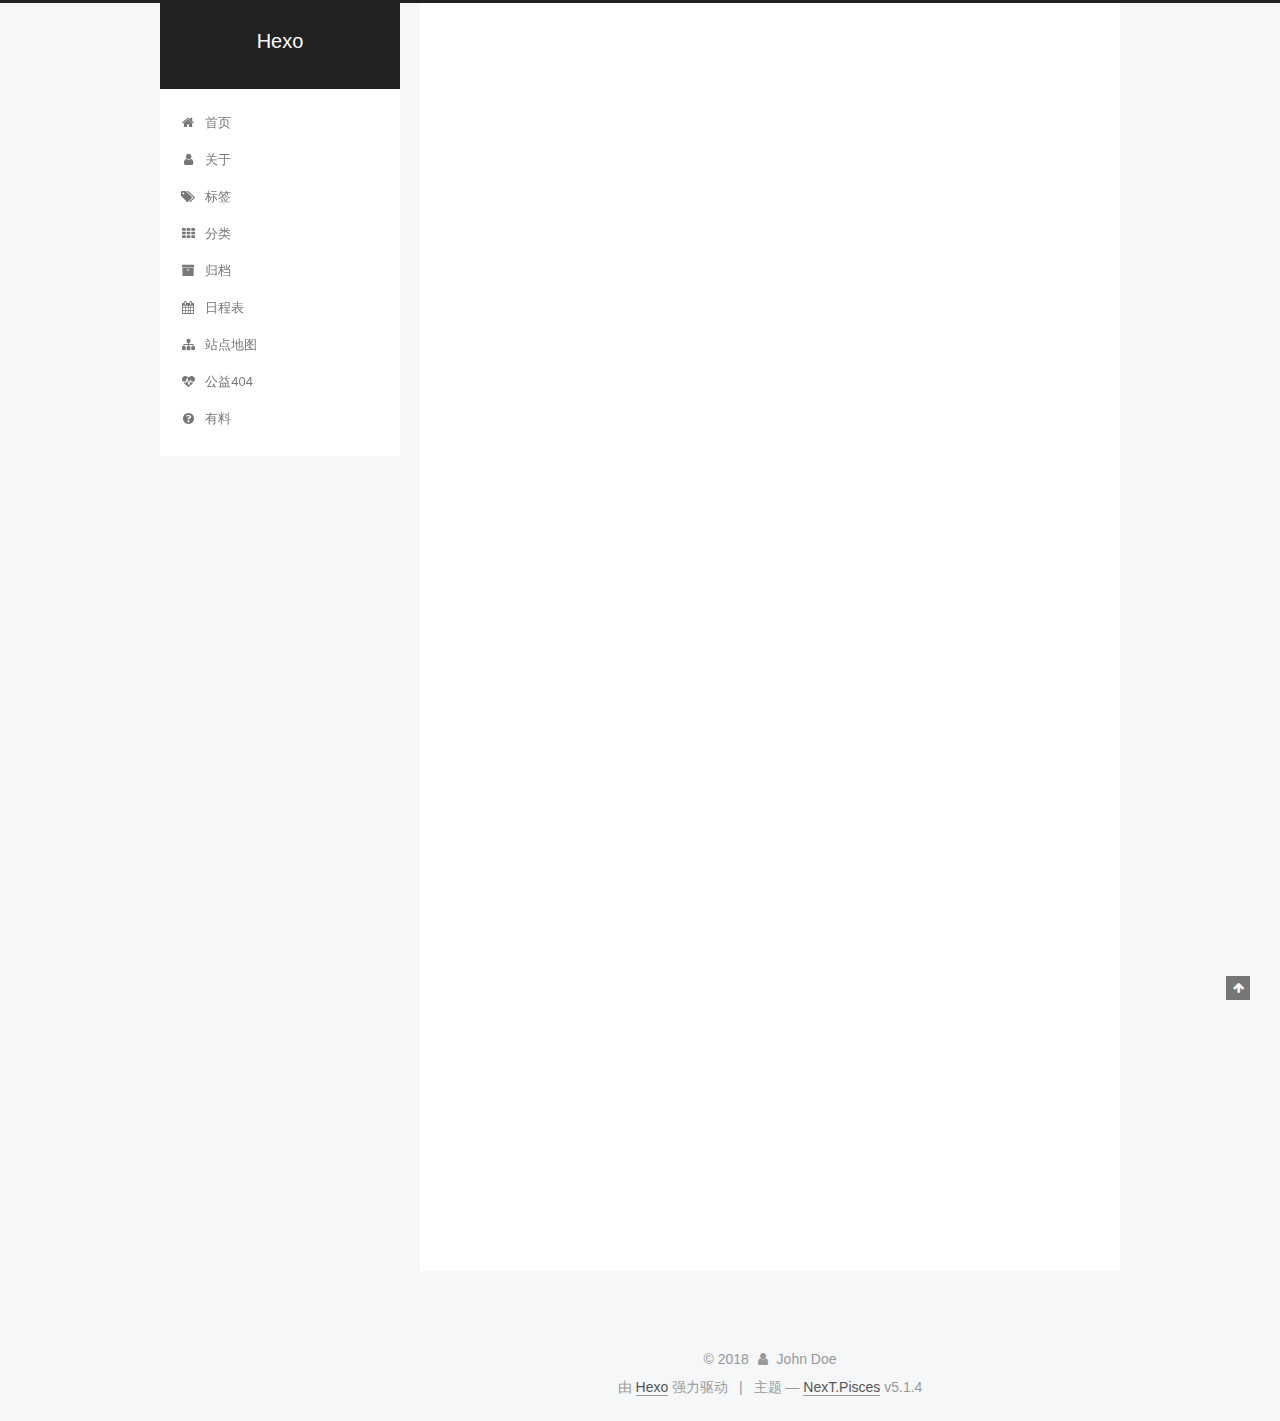
==== commit f5fe6bd3: "Site updated: 2018-07-31 20:53:36" ====
--- a/index.html
+++ b/index.html
@@ -187,12 +187,82 @@
         </li>
       
         
+        <li class="menu-item menu-item-about">
+          <a href="/about/" rel="section">
+            
+              <i class="menu-item-icon fa fa-fw fa-user"></i> <br />
+            
+            关于
+          </a>
+        </li>
+      
+        
+        <li class="menu-item menu-item-tags">
+          <a href="/tags/" rel="section">
+            
+              <i class="menu-item-icon fa fa-fw fa-tags"></i> <br />
+            
+            标签
+          </a>
+        </li>
+      
+        
+        <li class="menu-item menu-item-categories">
+          <a href="/categories/" rel="section">
+            
+              <i class="menu-item-icon fa fa-fw fa-th"></i> <br />
+            
+            分类
+          </a>
+        </li>
+      
+        
         <li class="menu-item menu-item-archives">
           <a href="/archives/" rel="section">
             
               <i class="menu-item-icon fa fa-fw fa-archive"></i> <br />
             
             归档
+          </a>
+        </li>
+      
+        
+        <li class="menu-item menu-item-schedule">
+          <a href="/schedule/" rel="section">
+            
+              <i class="menu-item-icon fa fa-fw fa-calendar"></i> <br />
+            
+            日程表
+          </a>
+        </li>
+      
+        
+        <li class="menu-item menu-item-sitemap">
+          <a href="/sitemap.xml" rel="section">
+            
+              <i class="menu-item-icon fa fa-fw fa-sitemap"></i> <br />
+            
+            站点地图
+          </a>
+        </li>
+      
+        
+        <li class="menu-item menu-item-commonweal">
+          <a href="/404/" rel="section">
+            
+              <i class="menu-item-icon fa fa-fw fa-heartbeat"></i> <br />
+            
+            公益404
+          </a>
+        </li>
+      
+        
+        <li class="menu-item menu-item-something">
+          <a href="/something" rel="section">
+            
+              <i class="menu-item-icon fa fa-fw fa-question-circle"></i> <br />
+            
+            有料
           </a>
         </li>
       
